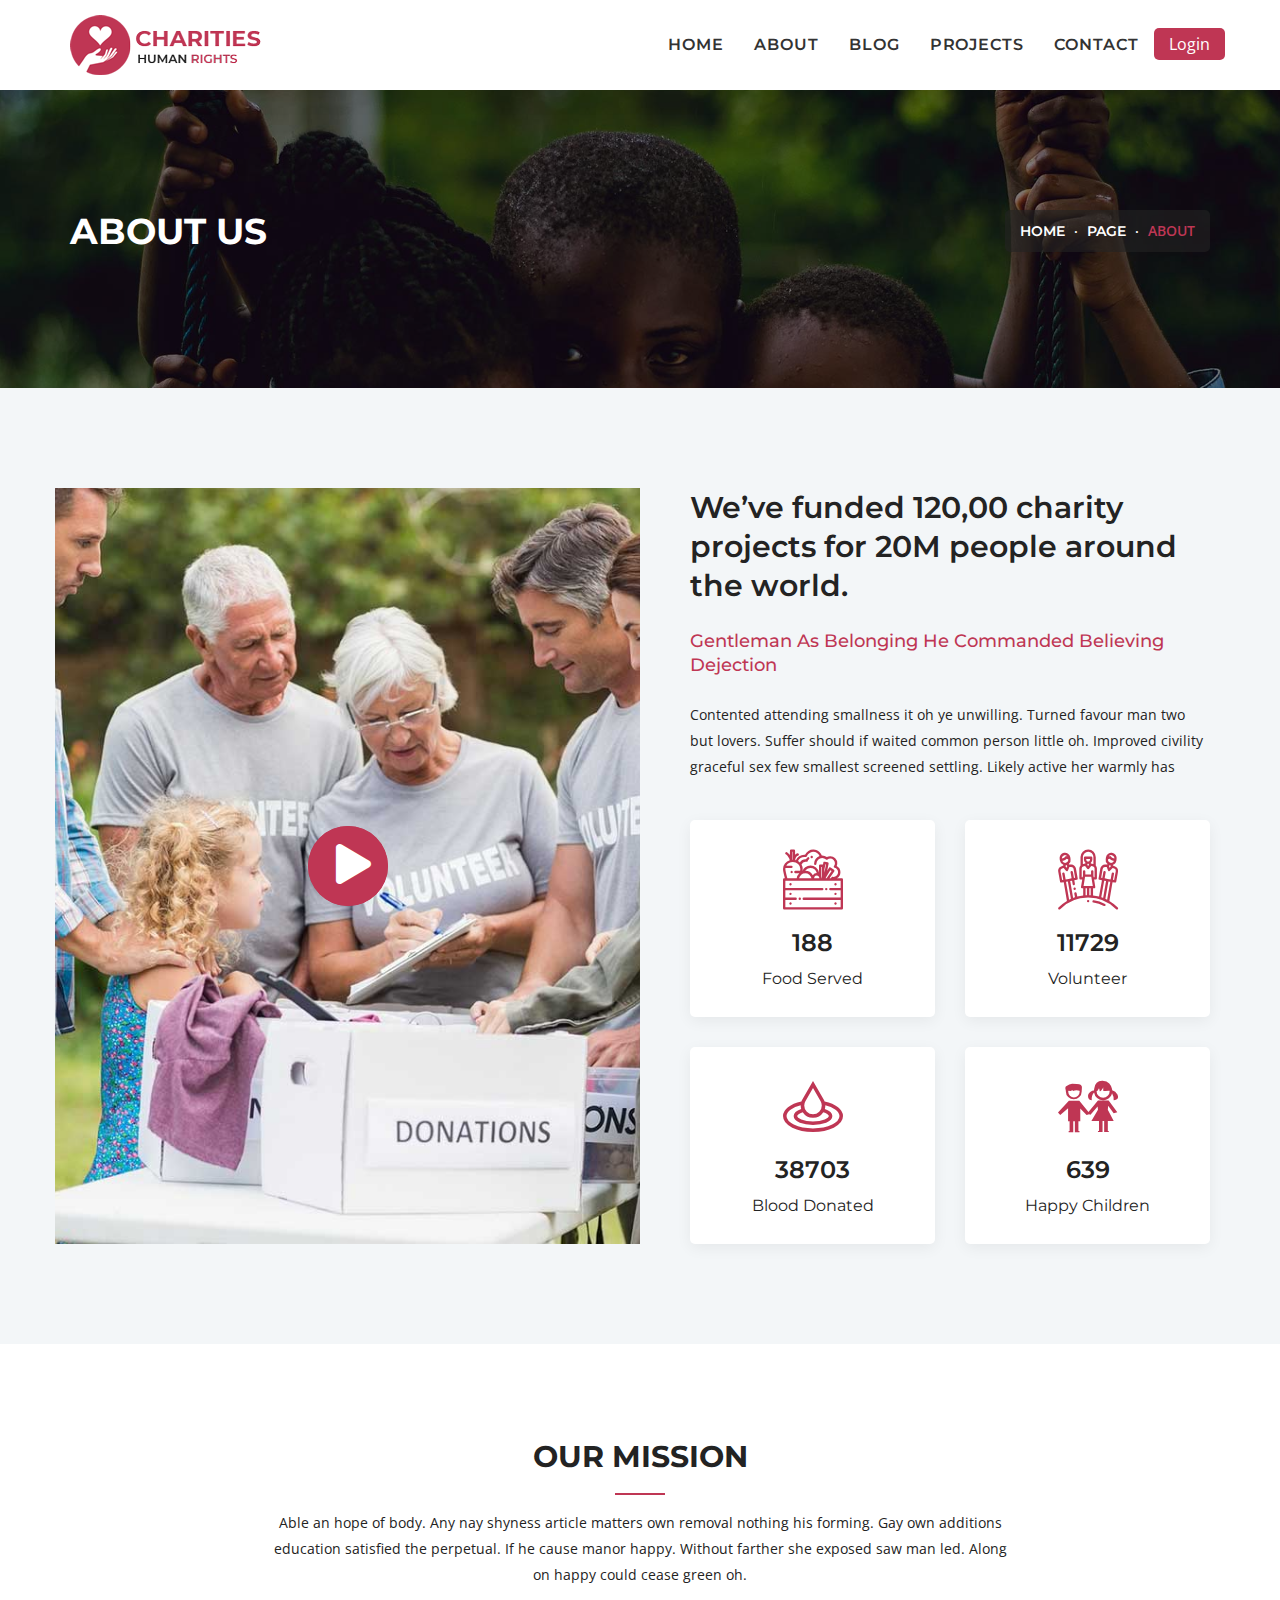
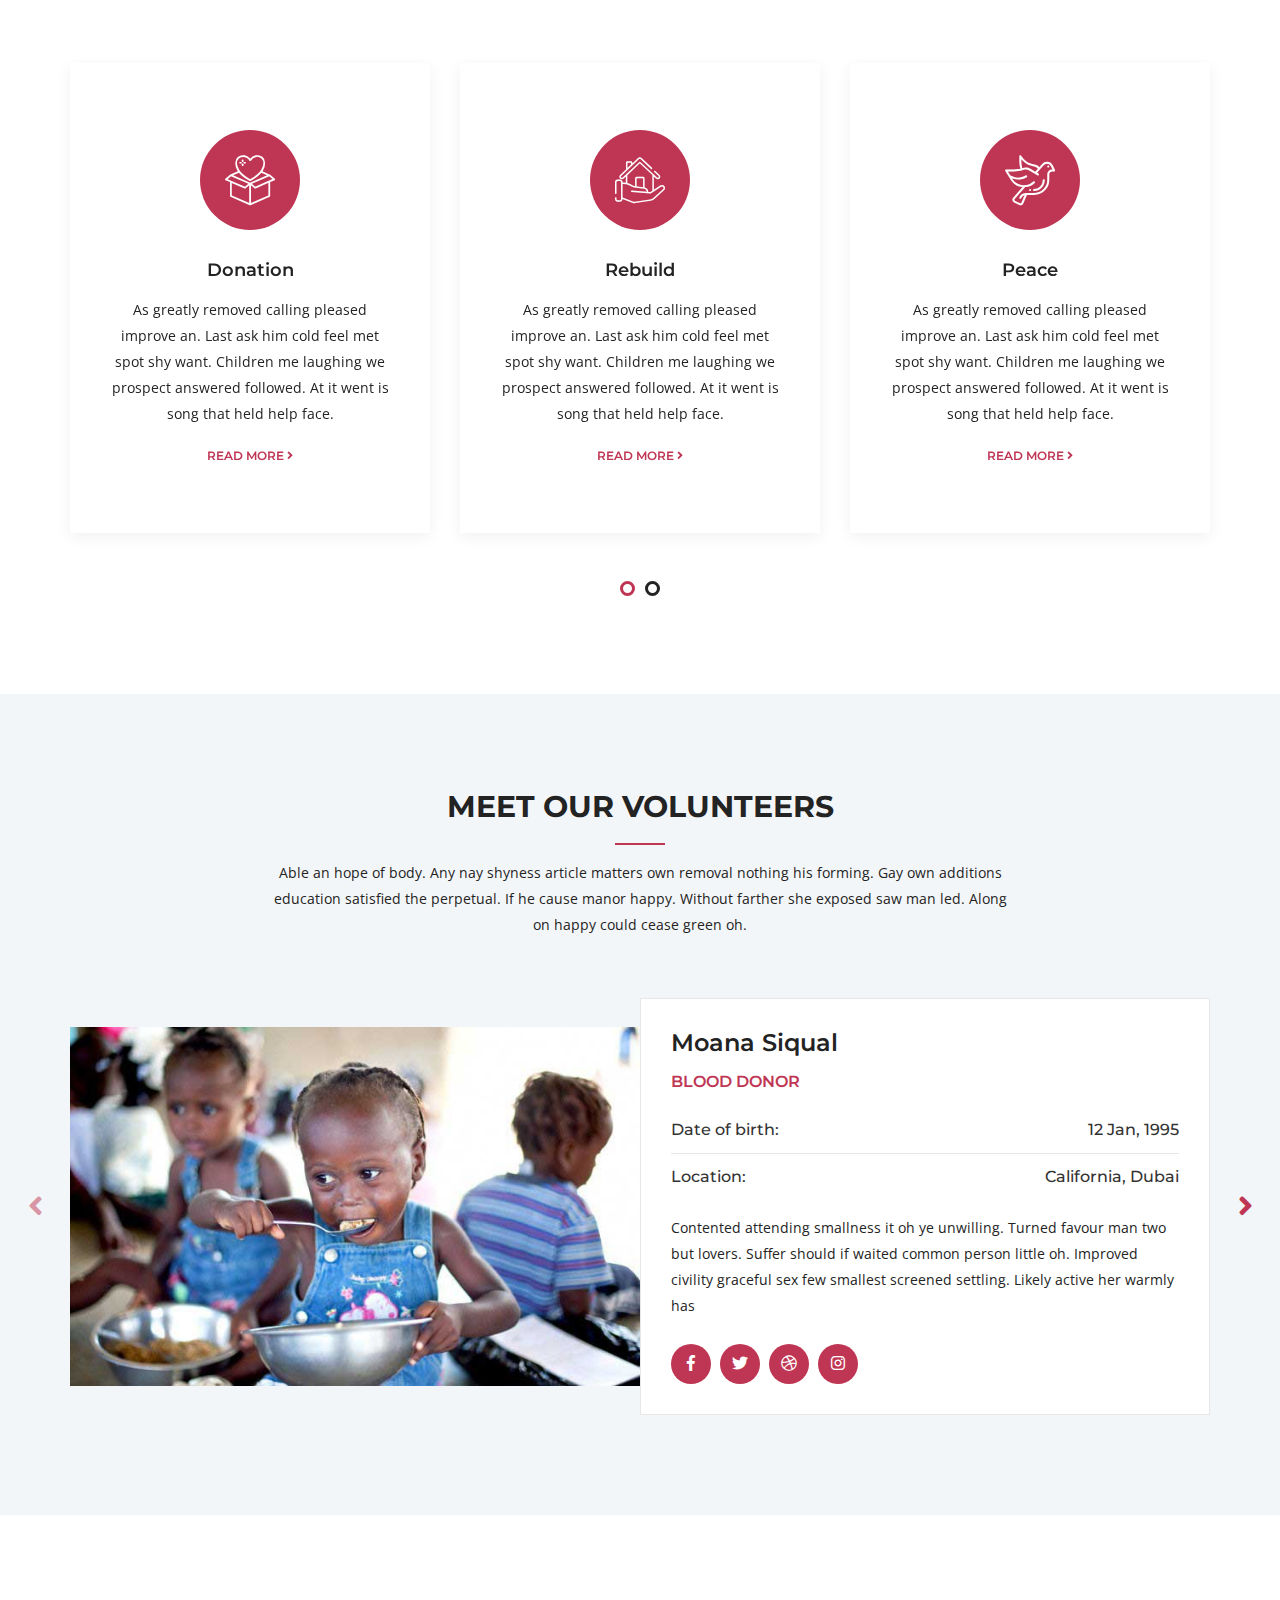
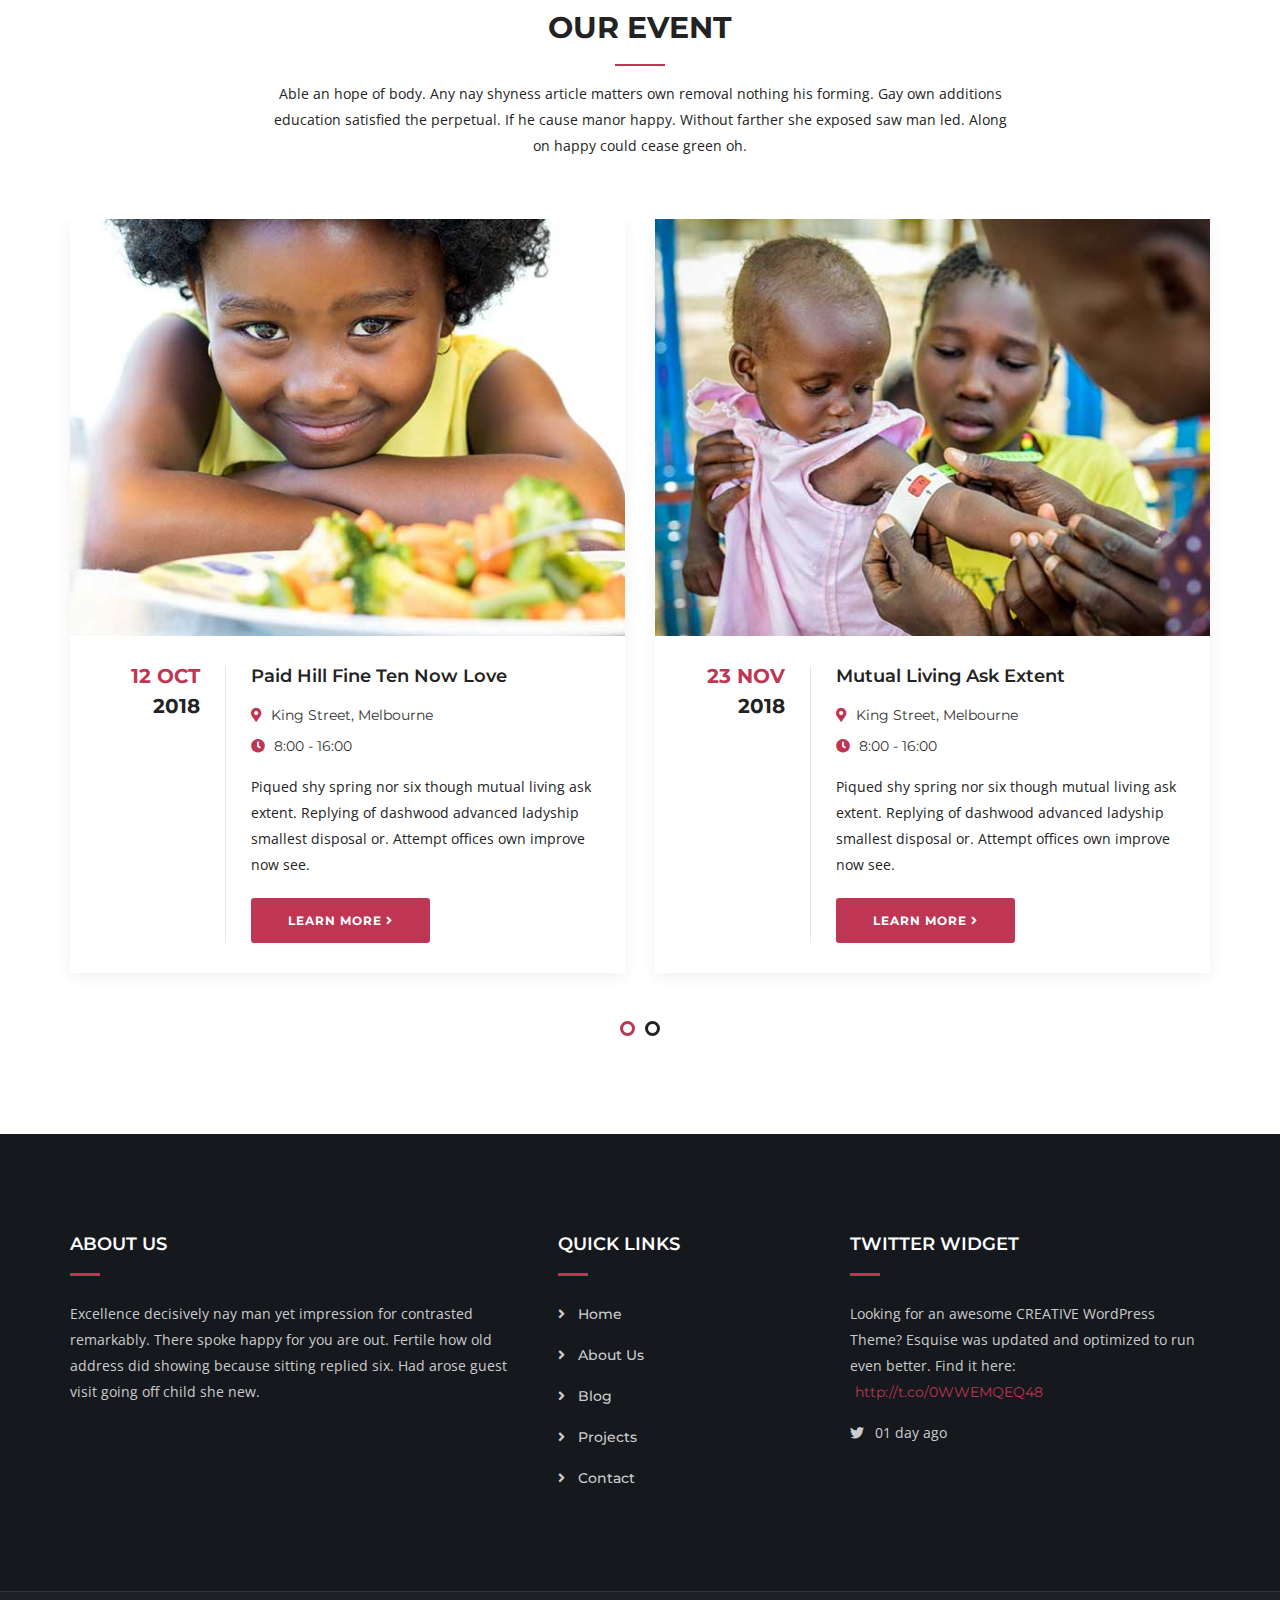
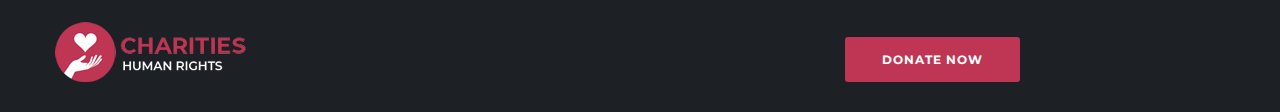
==== about.html @ 426227b5 "Frontend Design Donegit add ." ====
<!DOCTYPE html><html lang="en"><head>
    <!-- ========== Meta Tags ========== -->
    <meta charset="utf-8">
    <meta http-equiv="X-UA-Compatible" content="IE=edge">
    <meta name="viewport" content="width=device-width, initial-scale=1">
    <meta name="description" content="Charities - Charity &amp; Nonprofit Template">

    <!-- ========== Page Title ========== -->
    <title>Charities - Charity &amp; Nonprofit Template</title>

    <!-- ========== Favicon Icon ========== -->
    <link rel="shortcut icon" href="images/favicon.png" type="image/x-icon">

    <!-- ========== Start Stylesheet ========== -->
    <link href="css/bootstrap.min.css" rel="stylesheet">
    <link href="css/font-awesome.min.css" rel="stylesheet">
    <link href="css/flaticon-charity-set.css" rel="stylesheet">
    <link href="css/magnific-popup.css" rel="stylesheet">
    <link href="css/owl.carousel.min.css" rel="stylesheet">
    <link href="css/owl.theme.default.min.css" rel="stylesheet">
    <link href="css/animate.css" rel="stylesheet">
    <link href="css/bootsnav.css" rel="stylesheet">
    <link href="css/style.css" rel="stylesheet">
    <link href="css/responsive.css" rel="stylesheet">
    <!-- ========== End Stylesheet ========== -->

    <!-- HTML5 shim and Respond.js for IE8 support of HTML5 elements and media queries -->
    <!-- WARNING: Respond.js doesn't work if you view the page via file:// -->
    <!--[if lt IE 9]>
      <script src="assets/js/html5/html5shiv.min.js"></script>
      <script src="assets/js/html5/respond.min.js"></script>
    <![endif]-->

    <!-- ========== Google Fonts ========== -->
    <link href="https://fonts.googleapis.com/css?family=Open+Sans" rel="stylesheet">
    <link href="https://fonts.googleapis.com/css?family=Montserrat:400,500,600,700,900" rel="stylesheet">

</head>

<body>

    <!-- Preloader Start -->
    <div class="se-pre-con"></div>
    <!-- Preloader Ends -->
<!-- Header 
    ============================================= -->
    <header>
        <!-- Start Navigation -->
        <nav class="navbar navbar-default navbar-sticky bootsnav">
          <div class="container">
            <!-- Start Header Navigation -->
            <div class="navbar-header">
              <button
                type="button"
                class="navbar-toggle"
                data-toggle="collapse"
                data-target="#navbar-menu"
              >
                <i class="fa fa-bars"></i>
              </button>
              <a class="navbar-brand" href="index.html">
                <img src="images/logo.png" class="logo logo-display" alt="Logo" />
              </a>
            </div>
            <!-- End Header Navigation -->
  
            <!-- Collect the nav links, forms, and other content for toggling -->
            <div class="collapse navbar-collapse" id="navbar-menu">
              <ul class="nav navbar-nav navbar-right" data-in="#" data-out="#">
                <li>
                  <a href="#">Home</a>
                </li>
                <li>
                  <a href="./about.html">About</a>
                </li>
  
                <li>
                  <a href="./blog.html">Blog</a>
                </li>
                <li>
                  <a href="./project.html">Projects</a>
                </li>
                <li class="">
                  <a href="./contact.html">contact</a>
                </li>
                <li >
                 <button id="UserLoginBtn">Login</button>
                </li>
              </ul>
            </div>
            <!-- /.navbar-collapse -->
          </div>
        </nav>
        <!-- End Navigation -->
      </header>
      <!-- End Header -->

    <!-- Start Breadcrumb 
    ============================================= -->
    <div class="breadcrumb-area shadow dark bg-fixed text-center padding-xl text-light" style="background-image: url(images/10.jpg);">
        <div class="container">
            <div class="row">
                <div class="col-md-6 col-sm-6 text-left">
                    <h1>About Us</h1>
                </div>
                <div class="col-md-6 col-sm-6 text-right">
                    <ul class="breadcrumb">
                        <li><a href="./index.html">Home</a></li>
                        <li><a href="./about.html">Page</a></li>
                        <li class="active">About</li>
                    </ul>
                </div>
            </div>
        </div>
    </div>
    <!-- End Breadcrumb -->

    <!-- Start History
    ============================================= -->
    <section class="history-area bg-gray default-padding">
        <div class="container">
            <div class="row">
                <div class="col-md-6 video-info bg-cover" style="background-image: url(images/19.jpg);">
                    <div class="overlay-video">
                        <a href="https://www.youtube.com/watch?v=vQqZIFCab9o" class="popup-youtube video-play-button">
                            <i class="fa fa-play"></i>
                        </a>
                    </div>
                </div>
                <div class="col-md-6 info">
                    <h2>We’ve funded 120,00 charity projects for 20M people around the world.</h2>
                    <h4>Gentleman as belonging he commanded believing dejection</h4>
                    <p>
                        Contented attending smallness it oh ye unwilling. Turned favour man two but lovers. Suffer should if waited common person little oh. Improved civility graceful sex few smallest screened settling. Likely active her warmly has
                    </p>
                    <div class="achivement-items row">
                        <div class="col-md-6 col-sm-6 item">
                            <div class="fun-fact">
                                <i class="flaticon-vegetables"></i>
                                <div class="timer" data-to="1345" data-speed="5000"></div>
                                <span class="medium">Food Served</span>
                            </div>
                        </div>
                        <div class="col-md-6 col-sm-6 item">
                            <div class="fun-fact">
                                <i class="flaticon-solidarity"></i>
                                <div class="timer" data-to="83778" data-speed="5000"></div>
                                <span class="medium">Volunteer</span>
                            </div>
                        </div>
                        <div class="col-md-6 col-sm-6 item">
                            <div class="fun-fact">
                                <i class="flaticon-droplet"></i>
                                <div class="timer" data-to="276450" data-speed="5000"></div>
                                <span class="medium">Blood Donated</span>
                            </div>
                        </div>
                        <div class="col-md-6 col-sm-6 item">
                            <div class="fun-fact">
                                <i class="flaticon-kids-couple"></i>
                                <div class="timer" data-to="4567" data-speed="5000"></div>
                                <span class="medium">Happy Children</span>
                            </div>
                        </div>
                    </div>
                </div>
            </div>
        </div>
    </section>
    <!--End  History -->

    <!-- Start Our Mission
    ============================================= -->
    <div class="our-mission default-padding">
        <div class="container">
            <div class="row">
                <div class="site-heading text-center">
                    <div class="col-md-8 col-md-offset-2">
                        <h2>Our Mission</h2>
                        <p>
                            Able an hope of body. Any nay shyness article matters own removal nothing his forming. Gay own additions education satisfied the perpetual. If he cause manor happy. Without farther she exposed saw man led. Along on happy could cease green oh. 
                        </p>
                    </div>
                </div>
            </div>
            <div class="row">
                <div class="col-md-12">
                    <div class="mission-items owl-carousel owl-theme text-center">
                        <div class="item">
                            <i class="flaticon-donation"></i>
                            <h4>Donation</h4>
                            <p>
                                 As greatly removed calling pleased improve an. Last ask him cold feel met spot shy want. Children me laughing we prospect answered followed. At it went is song that held help face. 
                            </p>
                            <a href="#">Read More <i class="fas fa-angle-right"></i></a>
                        </div>
                        <div class="item">
                            <i class="flaticon-house-1"></i>
                            <h4>Rebuild</h4>
                            <p>
                                 As greatly removed calling pleased improve an. Last ask him cold feel met spot shy want. Children me laughing we prospect answered followed. At it went is song that held help face. 
                            </p>
                            <a href="#">Read More <i class="fas fa-angle-right"></i></a>
                        </div>
                        <div class="item">
                            <i class="flaticon-dove"></i>
                            <h4>Peace</h4>
                            <p>
                                 As greatly removed calling pleased improve an. Last ask him cold feel met spot shy want. Children me laughing we prospect answered followed. At it went is song that held help face. 
                            </p>
                            <a href="#">Read More <i class="fas fa-angle-right"></i></a>
                        </div>
                        <div class="item">
                            <i class="flaticon-pills"></i>
                            <h4>Health</h4>
                            <p>
                                 As greatly removed calling pleased improve an. Last ask him cold feel met spot shy want. Children me laughing we prospect answered followed. At it went is song that held help face. 
                            </p>
                            <a href="#">Read More <i class="fas fa-angle-right"></i></a>
                        </div>
                        <div class="item">
                            <i class="flaticon-vegetables"></i>
                            <h4>Food</h4>
                            <p>
                                 As greatly removed calling pleased improve an. Last ask him cold feel met spot shy want. Children me laughing we prospect answered followed. At it went is song that held help face. 
                            </p>
                            <a href="#">Read More <i class="fas fa-angle-right"></i></a>
                        </div>
                    </div>
                </div>
            </div>
        </div>
    </div>
    <!-- End  Our Mission -->

    <!-- Start Team Members
    ============================================= -->
    <div class="team-members-area item-white bg-gray default-padding">
        <div class="container">
            <div class="row">
                <div class="site-heading text-center">
                    <div class="col-md-8 col-md-offset-2">
                        <h2>Meet our Volunteers</h2>
                        <p>
                            Able an hope of body. Any nay shyness article matters own removal nothing his forming. Gay own additions education satisfied the perpetual. If he cause manor happy. Without farther she exposed saw man led. Along on happy could cease green oh. 
                        </p>
                    </div>
                </div>
            </div>
            <div class="row">
                <div class="col-md-12 team-member-info">
                    <div class="team-carousel-items owl-carousel owl-theme">
                        <div class="item">
                            <div class="col-md-6 thumb">
                                <img src="images/1.jpg" alt="Team">
                            </div>
                            <div class="col-md-6 info title">
                                <h3>Moana Siqual</h3>
                                <h5>Blood Donor</h5>
                                <ul>
                                    <li>Date of birth: <span>12 Jan, 1995</span></li>
                                    <li>Location: <span>California, Dubai</span></li>
                                </ul>
                                <p>
                                    Contented attending smallness it oh ye unwilling. Turned favour man two but lovers. Suffer should if waited common person little oh. Improved civility graceful sex few smallest screened settling. Likely active her warmly has
                                </p>
                                <div class="social">
                                    <ul>
                                        <li>
                                            <a href="#"><i class="fab fa-facebook-f"></i></a>
                                        </li>
                                        <li>
                                            <a href="#"><i class="fab fa-twitter"></i></a>
                                        </li>
                                        <li>
                                            <a href="#"><i class="fab fa-dribbble"></i></a>
                                        </li>
                                        <li>
                                            <a href="#"><i class="fab fa-instagram"></i></a>
                                        </li>
                                    </ul>
                                </div>
                            </div>
                        </div>
                        <div class="item">
                            <div class="col-md-6 thumb">
                                <img src="images/2.jpg" alt="Team">
                            </div>
                            <div class="col-md-6 info title">
                                <h3>Anu Sparkle</h3>
                                <h5>Teacher of children</h5>
                                <ul>
                                    <li>Date of birth: <span>12 Jan, 1995</span></li>
                                    <li>Location: <span>California, Kenya</span></li>
                                </ul>
                                <p>
                                    Contented attending smallness it oh ye unwilling. Turned favour man two but lovers. Suffer should if waited common person little oh. Improved civility graceful sex few smallest screened settling. Likely active her warmly has
                                </p>
                                <div class="social">
                                    <ul>
                                        <li>
                                            <a href="#"><i class="fab fa-facebook-f"></i></a>
                                        </li>
                                        <li>
                                            <a href="#"><i class="fab fa-twitter"></i></a>
                                        </li>
                                        <li>
                                            <a href="#"><i class="fab fa-dribbble"></i></a>
                                        </li>
                                        <li>
                                            <a href="#"><i class="fab fa-instagram"></i></a>
                                        </li>
                                    </ul>
                                </div>
                            </div>
                        </div>
                        <div class="item">
                            <div class="col-md-6 thumb">
                                <img src="images/3.jpg" alt="Team">
                            </div>
                            <div class="col-md-6 info title">
                                <h3>Dunald Minia</h3>
                                <h5>The organizer</h5>
                                <ul>
                                    <li>Date of birth: <span>12 Jan, 1995</span></li>
                                    <li>Location: <span>California, USA</span></li>
                                </ul>
                                <p>
                                    Contented attending smallness it oh ye unwilling. Turned favour man two but lovers. Suffer should if waited common person little oh. Improved civility graceful sex few smallest screened settling. Likely active her warmly has
                                </p>
                                <div class="social">
                                    <ul>
                                        <li>
                                            <a href="#"><i class="fab fa-facebook-f"></i></a>
                                        </li>
                                        <li>
                                            <a href="#"><i class="fab fa-twitter"></i></a>
                                        </li>
                                        <li>
                                            <a href="#"><i class="fab fa-dribbble"></i></a>
                                        </li>
                                        <li>
                                            <a href="#"><i class="fab fa-instagram"></i></a>
                                        </li>
                                    </ul>
                                </div>
                            </div>
                        </div>
                    </div>
                </div>
            </div>
        </div>
    </div>
    <!-- End Team Members -->

    <!-- Start Event
    ============================================= -->
    <div class="event-area default-padding">
        <div class="container">
            <div class="row">
                <div class="site-heading text-center">
                    <div class="col-md-8 col-md-offset-2">
                        <h2>Our Event</h2>
                        <p>
                            Able an hope of body. Any nay shyness article matters own removal nothing his forming. Gay own additions education satisfied the perpetual. If he cause manor happy. Without farther she exposed saw man led. Along on happy could cease green oh. 
                        </p>
                    </div>
                </div>
            </div>
            <div class="row">
                <div class="col-md-12">
                    <div class="event-items inner-cell event-carousel owl-carousel owl-theme">
                        <div class="item">
                            <div class="thumb">
                                <img src="images/1_1.jpg" alt="Thumb">
                            </div>
                            <div class="info">
                                <div class="date">
                                    12 Oct <span>2018</span>
                                </div>
                                <div class="content">
                                    <h4>
                                        <a href="#">Paid hill fine ten now love</a>
                                    </h4>
                                    <div class="meta">
                                        <ul>
                                            <li>
                                                <i class="fas fa-map-marker-alt"></i> King Street, Melbourne
                                            </li>
                                            <li>
                                                <i class="fas fa-clock"></i> 8:00 - 16:00
                                            </li>
                                        </ul>
                                    </div>
                                    <p>
                                        Piqued shy spring nor six though mutual living ask extent. Replying of dashwood advanced ladyship smallest disposal or. Attempt offices own improve now see.  
                                    </p>
                                    <a class="btn btn-theme effect btn-sm" href="#">Learn more <i class="fas fa-angle-right"></i></a>
                                </div>
                            </div>
                        </div>
                        <div class="item">
                            <div class="thumb">
                                <img src="images/2_1.jpg" alt="Thumb">
                            </div>
                            <div class="info">
                                <div class="date">
                                    23 Nov <span>2018</span>
                                </div>
                                <div class="content">
                                    <h4>
                                        <a href="#">Mutual living ask extent</a>
                                    </h4>
                                    <div class="meta">
                                        <ul>
                                            <li>
                                                <i class="fas fa-map-marker-alt"></i> King Street, Melbourne
                                            </li>
                                            <li>
                                                <i class="fas fa-clock"></i> 8:00 - 16:00
                                            </li>
                                        </ul>
                                    </div>
                                    <p>
                                        Piqued shy spring nor six though mutual living ask extent. Replying of dashwood advanced ladyship smallest disposal or. Attempt offices own improve now see.  
                                    </p>
                                    <a class="btn btn-theme effect btn-sm" href="#">Learn more <i class="fas fa-angle-right"></i></a>
                                </div>
                            </div>
                        </div>
                        <div class="item">
                            <div class="thumb">
                                <img src="images/3_1.jpg" alt="Thumb">
                            </div>
                            <div class="info">
                                <div class="date">
                                    05 Jun <span>2018</span>
                                </div>
                                <div class="content">
                                    <h4>
                                        <a href="#">Theirs expect dinner</a>
                                    </h4>
                                    <div class="meta">
                                        <ul>
                                            <li>
                                                <i class="fas fa-map-marker-alt"></i> King Street, Melbourne
                                            </li>
                                            <li>
                                                <i class="fas fa-clock"></i> 8:00 - 16:00
                                            </li>
                                        </ul>
                                    </div>
                                    <p>
                                        Piqued shy spring nor six though mutual living ask extent. Replying of dashwood advanced ladyship smallest disposal or. Attempt offices own improve now see.  
                                    </p>
                                    <a class="btn btn-theme effect btn-sm" href="#">Learn more <i class="fas fa-angle-right"></i></a>
                                </div>
                            </div>
                        </div>
                        <div class="item">
                            <div class="thumb">
                                <img src="images/4.jpg" alt="Thumb">
                            </div>
                            <div class="info">
                                <div class="date">
                                    22 Dec <span>2018</span>
                                </div>
                                <div class="content">
                                    <h4>
                                        <a href="#">Separate screened outweigh</a>
                                    </h4>
                                    <div class="meta">
                                        <ul>
                                            <li>
                                                <i class="fas fa-map-marker-alt"></i> King Street, Melbourne
                                            </li>
                                            <li>
                                                <i class="fas fa-clock"></i> 8:00 - 16:00
                                            </li>
                                        </ul>
                                    </div>
                                    <p>
                                        Piqued shy spring nor six though mutual living ask extent. Replying of dashwood advanced ladyship smallest disposal or. Attempt offices own improve now see.  
                                    </p>
                                    <a class="btn btn-theme effect btn-sm" href="#">Learn more <i class="fas fa-angle-right"></i></a>
                                </div>
                            </div>
                        </div>
                    </div>
                </div>
            </div>
        </div>
    </div>
    <!-- End Event -->

      <!-- Start Footer 
    ============================================= -->
    <footer class="default-padding-top text-light">
        <div class="container">
          <div class="row">
            <div class="f-items fv1">
              <div class="col-md-5 item">
                <div class="f-item">
                  <h4>About Us</h4>
                  <p>
                    Excellence decisively nay man yet impression for contrasted
                    remarkably. There spoke happy for you are out. Fertile how old
                    address did showing because sitting replied six. Had arose
                    guest visit going off child she new.
                  </p>
                 
               
                </div>
              </div>
              <div class="col-md-3 item">
                <div class="f-item link full">
                  <h4>Quick Links</h4>
                  <ul>
                    <li><a href="./index.html">Home</a></li>
                    <li><a href="./about.html">About Us</a></li>
                    <li><a href="./blog.html">Blog</a></li>
                    <li><a href="./project.html">Projects</a></li>
                    <li><a href="./contact.html">Contact</a></li>
  
                  </ul>
                </div>
              </div>
              <div class="col-md-4 item">
                <div class="f-item">
                  <h4>twitter widget</h4>
                  <div class="twitter-item">
                    <div class="twitter-content">
                      <p>
                        Looking for an awesome CREATIVE WordPress Theme? Esquise
                        was updated and optimized to run even better. Find it
                        here:
                        <a target="_blank" href="http://t.co/0WWEMQEQ48"
                          >http://t.co/0WWEMQEQ48</a
                        >
                      </p>
                    </div>
                    <div class="twitter-context">
                      <i class="fab fa-twitter"></i
                      ><span class="twitter-date"> 01 day ago</span>
                    </div>
                  </div>
                 
                </div>
              </div>
            </div>
          </div>
        </div>
        <!-- Start Footer Bottom -->
        <div class="footer-bottom">
          <div class="container">
            <div class="row">
              <div class="col-12 col-md-6">
                <div class="">
                  <img src="images/logo-light.png" alt="Logo" />
                </div>
              </div>
              <div class="col-12 col-md-6 f_donateBtnBox">
                <a href="#" class="btn btn-theme circle effect standard btn-sm">Donate Now</a>
              </div>
            </div>
          </div>
        </div>
        <!-- End Footer Bottom -->
      </footer>
      <!-- End Footer -->

    <!-- jQuery Frameworks
    ============================================= -->
    <script src="js/jquery-1.12.4.min.js"></script>
    <script src="js/bootstrap.min.js"></script>
    <script src="js/equal-height.min.js"></script>
    <script src="js/jquery.appear.js"></script>
    <script src="js/jquery.easing.min.js"></script>
    <script src="js/jquery.magnific-popup.min.js"></script>
    <script src="js/progress-bar.min.js"></script>
    <script src="js/modernizr.custom.13711.js"></script>
    <script src="js/owl.carousel.min.js"></script>
    <script src="js/wow.min.js"></script>
    <script src="js/isotope.pkgd.min.js"></script>
    <script src="js/imagesloaded.pkgd.min.js"></script>
    <script src="js/count-to.js"></script>
    <script src="js/bootsnav.js"></script>
    <script src="js/YTPlayer.min.js"></script>
    <script src="js/main.js"></script>


</body></html>
---- css/flaticon-charity-set.css ----
/*
    Flaticon icon font: Flaticon
    Creation date: 31/07/2018 16:06
    */

@font-face {
  font-family: "Flaticon";
  src: url("../fonts/Flaticon.eot");
  src: url("../fonts/Flaticon.eot?#iefix") format("embedded-opentype"),
       url("../fonts/Flaticon.woff") format("woff"),
       url("../fonts/Flaticon.ttf") format("truetype"),
       url("../images/Flaticon.svg#Flaticon") format("svg");
  font-weight: normal;
  font-style: normal;
}

@media screen and (-webkit-min-device-pixel-ratio:0) {
  @font-face {
    font-family: "Flaticon";
    src: url("./Flaticon.svg#Flaticon") format("svg");
  }
}

[class^="flaticon-"]:before, [class*=" flaticon-"]:before,
[class^="flaticon-"]:after, [class*=" flaticon-"]:after {   
  font-family: Flaticon;
  speak: none;
  font-style: normal;
  font-weight: normal;
  font-variant: normal;
  text-transform: none;
  line-height: 1;

  /* Better Font Rendering =========== */
  -webkit-font-smoothing: antialiased;
  -moz-osx-font-smoothing: grayscale;
}

.flaticon-heart:before { content: "\f100"; }
.flaticon-help:before { content: "\f101"; }
.flaticon-scholarship:before { content: "\f102"; }
.flaticon-dinner:before { content: "\f103"; }
.flaticon-tray:before { content: "\f104"; }
.flaticon-solidarity:before { content: "\f105"; }
.flaticon-blood:before { content: "\f106"; }
.flaticon-blood-1:before { content: "\f107"; }
.flaticon-happiness:before { content: "\f108"; }
.flaticon-happy:before { content: "\f109"; }
.flaticon-house:before { content: "\f10a"; }
.flaticon-house-1:before { content: "\f10b"; }
.flaticon-dove:before { content: "\f10c"; }
.flaticon-flag:before { content: "\f10d"; }
.flaticon-doctor:before { content: "\f10e"; }
.flaticon-pills:before { content: "\f10f"; }
.flaticon-stethoscope:before { content: "\f110"; }
.flaticon-diet:before { content: "\f111"; }
.flaticon-vegetables:before { content: "\f112"; }
.flaticon-hamburger:before { content: "\f113"; }
.flaticon-donation:before { content: "\f114"; }
.flaticon-water:before { content: "\f115"; }
.flaticon-water-bottle:before { content: "\f116"; }
.flaticon-water-1:before { content: "\f117"; }
.flaticon-droplet:before { content: "\f118"; }
.flaticon-kids-couple:before { content: "\f119"; }
.flaticon-reading:before { content: "\f11a"; }
.flaticon-open-book:before { content: "\f11b"; }
.flaticon-open-book-1:before { content: "\f11c"; }
.flaticon-rice:before { content: "\f11d"; }
.flaticon-rice-1:before { content: "\f11e"; }
.flaticon-rice-2:before { content: "\f11f"; }
---- css/bootsnav.css ----
/* * Navbar Main Css * v1.0 */
nav.bootsnav .dropdown.megamenu-fw {
  position: static;
}

nav.bootsnav .container {
  position: relative;
}

nav.bootsnav .megamenu-fw .dropdown-menu {
  left: auto;
}

nav.bootsnav .megamenu-content {
  padding: 15px;
  width: 100% !important;
}

nav.bootsnav .megamenu-content .title {
  color: #333333;
  font-weight: 600;
  margin-top: 0;
  text-transform: uppercase;
}

nav.bootsnav .dropdown.megamenu-fw .dropdown-menu {
  left: 0;
  right: 0;
}

.navbar-collapse {
  padding: 0;
}
/* Navbar Default */
nav.navbar .navbar-brand {
  height: auto !important;
}

.navbar-default.navbar.navbar-sidebar.bg-dark .social-share {
  padding: 0 30px;
}

nav.bootsnav.navbar-sidebar.bg-dark ul.nav li.dropdown ul.dropdown-menu li a, 
nav.bootsnav.navbar-sidebar.bg-dark ul.nav li.dropdown a, 
nav.bootsnav.navbar-sidebar.bg-dark ul.nav li.dropdown h6 {
  color: #cccccc;
}

.attr-nav ul.cart-list li.total a {
  background: #bf3654;
    /* Old browsers */
  background: -moz-linear-gradient(top, #bf3654 0%, #00eaea 100%);
    /* FF3.6-15 */
  background: -webkit-linear-gradient(top, #bf3654 0%,#00eaea 100%);
    /* Chrome10-25,Safari5.1-6 */
  background: linear-gradient(to bottom, #bf3654 0%,#00eaea 100%);
    /* W3C, IE10+, FF16+, Chrome26+, Opera12+, Safari7+ */
  border-radius: 50px;
  -webkit-border-radius: 50px;
  -moz-border-radius: 50px;
  -ms-border-radius: 50px;
  color: #ffffff !important;
  display: inline-block;
  font-family: "Work Sans",sans-serif;
  font-weight: 600 !important;
  padding: 12px 15px;
}

nav.navbar.bootsnav {
  background-color: #fff;
  border-radius: 0;
  border: none;
  box-shadow: 0 8px 25px 0 rgba(0, 0, 0, 0.04);
  -moz-box-shadow: 0 8px 25px 0 rgba(0, 0, 0, 0.04);
  -webkit-box-shadow: 0 8px 25px 0 rgba(0, 0, 0, 0.04);
  -o-box-shadow: 0 8px 25px 0 rgba(0, 0, 0, 0.04);
  margin: 0;
}

nav.bg-dark.navbar.bootsnav {
  background-color: #1c1c1c;
  border: medium none !important;
  margin: 0;
}

nav.navbar.bootsnav ul.nav > li > a {
  color: #333333;
  background-color: transparent !important;
  text-transform: uppercase;
  font-weight: 600;
}

nav.navbar.bootsnav.bg-dark ul.nav > li > a {
  color: #ffffff;
}

nav.navbar.bootsnav ul.nav li.megamenu-fw > a:hover, 
nav.navbar.bootsnav ul.nav li.megamenu-fw > a:focus, 
nav.navbar.bootsnav ul.nav li.active > a:hover, 
nav.navbar.bootsnav ul.nav li.active > a:focus, 
nav.navbar.bootsnav ul.nav li.active > a {
  background-color: transparent;
}

nav.navbar.bootsnav .navbar-toggle {
  background-color: transparent !important;
  border: none;
  padding: 0;
  font-size: 18px;
  position: relative;
  top: 5px;
}

nav.navbar.bootsnav ul.nav .dropdown-menu .dropdown-menu {
  top: 0;
  left: 100%;
}

nav.navbar.bootsnav ul.nav ul.dropdown-menu > li > a {
  white-space: normal;
}

ul.menu-col {
  padding: 0;
  margin: 0;
  list-style: none;
}

ul.menu-col li a {
  color: #333333;
}

ul.menu-col li a:hover, ul.menu-col li a:focus {
  text-decoration: none;
}

#navbar-menu {
  -webkit-animation-duration: .3s;
  animation-duration: .3s;
}

nav.bootsnav.navbar-full {
  padding-bottom: 10px;
  padding-top: 10px;
}

nav.bootsnav.navbar-full .navbar-header {
  display: block;
  width: 100%;
}

nav.bootsnav.navbar-full .navbar-toggle {
  display: inline-block;
  margin-right: 0;
  position: relative;
  top: 20px;
  font-size: 24px;
  -webkit-transition: all 1s ease-in-out;
  -moz-transition: all 1s ease-in-out;
  -o-transition: all 1s ease-in-out;
  -ms-transition: all 1s ease-in-out;
  transition: all 1s ease-in-out;
}

nav.bootsnav.navbar-full .navbar-collapse {
  position: fixed;
  width: 100%;
  height: 100% !important;
  top: 0;
  left: 0;
  padding: 0;
  display: none !important;
  z-index: 9;
}

nav.bootsnav.navbar-full .navbar-collapse.in {
  display: block !important;
}

nav.bootsnav.navbar-full .navbar-collapse .nav-full {
  overflow: auto;
}

nav.bootsnav.navbar-full .navbar-collapse .wrap-full-menu {
  display: table-cell;
  vertical-align: middle;
  background-color: #fff;
  overflow: auto;
}

nav.bootsnav.navbar-full .navbar-collapse .nav-full::-webkit-scrollbar {
  width: 0;
}

nav.bootsnav.navbar-full .navbar-collapse .nav-full::-moz-scrollbar {
  width: 0;
}

nav.bootsnav.navbar-full .navbar-collapse .nav-full::-ms-scrollbar {
  width: 0;
}

nav.bootsnav.navbar-full .navbar-collapse .nav-full::-o-scrollbar {
  width: 0;
}

nav.bootsnav.navbar-full .navbar-collapse ul.nav {
  display: block;
  width: 100%;
  overflow: auto;
}

nav.bootsnav.navbar-full .navbar-collapse ul.nav a:hover, 
nav.bootsnav.navbar-full .navbar-collapse ul.nav a:focus, 
nav.bootsnav.navbar-full .navbar-collapse ul.nav a {
  background-color: transparent;
}

nav.bootsnav.navbar-full .navbar-collapse ul.nav > li {
  float: none;
  display: block;
  text-align: center;
}

nav.bootsnav.navbar-full .navbar-collapse ul.nav > li > a {
  display: table;
  margin: auto;
  text-transform: uppercase;
  font-weight: bold;
  letter-spacing: normal;
  font-size: 14px;
  padding: 15px 15px;
}

nav.bootsnav.navbar-full .navbar-collapse ul.nav > li > a:hover {
  letter-spacing: 7px;
}

nav.bootsnav.navbar-full .navbar-collapse ul.nav > li.close-full-menu > a:hover {
  letter-spacing: normal;
}

li.close-full-menu > a {
  padding-top: 0px !important;
  padding-bottom: 0px !important;
}

li.close-full-menu > a i {
  font-size: 32px;
}

li.close-full-menu {
  padding-top: 30px !important;
  padding-bottom: 30px !important;
}

.attr-nav {
  float: right;
  display: inline-block;
  margin-left: 13px;
}

.attr-nav > ul {
  padding: 0;
  margin: 0 0 -17px 0;
  list-style: none;
  display: inline-block;
}

.attr-nav > ul li.dropdown ul.dropdown-menu {
  margin-top: 0;
  border-top: 3px solid #bf3654 !important;
}

.attr-nav > ul > li {
  float: left;
  display: block;
}

.attr-nav > ul > li > a {
  color: #333333;
  display: block;
  padding: 32px 0 !important;
  position: relative;
}

.attr-nav > a {
  margin-top: 25px;
}

.attr-nav > ul > li > a span.badge {
  height: 20px;
  line-height: 20px;
  margin-top: -15px;
  padding: 0;
  position: absolute;
  right: 5px;
  text-align: center;
  top: 43%;
  width: 20px;
  background-color: #bf3654;
}

.attr-nav > ul > li.dropdown ul.dropdown-menu {
  -moz-border-radius: 0px;
  -webkit-border-radius: 0px;
  -o-border-radius: 0px;
  border-radius: 0px;
  -moz-box-shadow: 0px 0px 0px;
  -webkit-box-shadow: 0px 0px 0px;
  -o-box-shadow: 0px 0px 0px;
  box-shadow: 0px 0px 0px;
  border: solid 1px #e0e0e0;
}

ul.cart-list {
  padding: 0 !important;
  width: 250px !important;
}

ul.cart-list > li {
  position: relative;
  border-bottom: solid 1px #efefef;
  padding: 15px 15px 23px 15px !important;
}

ul.cart-list > li > a.photo {
  padding: 0 !important;
  margin-right: 15px;
  float: left;
  display: block;
  width: 50px;
  height: 50px;
  left: 15px;
  top: 15px;
}

ul.cart-list > li img {
  border: medium none;
  height: 50px;
  padding: 0;
  width: 50px;
}

ul.cart-list > li > h6 {
  margin: 0;
}

ul.cart-list > li > h6 > a.photo {
  padding: 0 !important;
  display: block;
}

ul.cart-list > li > p {
  margin-bottom: 0;
}

ul.cart-list > li.total {
  background-color: #f5f5f5;
  padding-bottom: 15px !important;
}

ul.cart-list > li.total > .btn {
  display: inline-block;
  border: none !important;
  height: auto !important;
}

ul.cart-list > li .price {
  font-family: "PT Sans",sans-serif;
  font-weight: bold;
}

ul.cart-list > li .price:hover {
  box-shadow: inherit;
}

ul.cart-list > li.total > span {
  padding-top: 8px;
}

.navbar.bg-dark .top-search {
  background: #bf3654 none repeat scroll 0 0;
}

.top-search {
  background-color: #1c1c1c;
  padding: 10px 0;
  display: none;
}

.top-search input.form-control {
  background-color: transparent;
  border: none;
  -moz-box-shadow: 0px 0px 0px;
  -webkit-box-shadow: 0px 0px 0px;
  -o-box-shadow: 0px 0px 0px;
  box-shadow: 0px 0px 0px;
  color: #fff;
  height: 40px;
  padding: 0 15px;
  border: none !important;
}

.top-search .input-group-addon {
  background-color: transparent;
  border: none;
  color: #fff;
  padding-left: 0;
  padding-right: 0;
}

.top-search .input-group-addon.close-search {
  cursor: pointer;
}

body {
  -webkit-transition: all 0.3s ease-in-out;
  -moz-transition: all 0.3s ease-in-out;
  -o-transition: all 0.3s ease-in-out;
  -ms-transition: all 0.3s ease-in-out;
  transition: all 0.3s ease-in-out;
}

.side {
  position: fixed;
  overflow-y: auto;
  top: 0;
  right: -400px;
  width: 400px;
  padding: 50px;
  height: 100%;
  display: block;
  background-color: #ffffff;
  -webkit-transition: all 0.3s ease-in-out;
  -moz-transition: all 0.3s ease-in-out;
  -o-transition: all 0.3s ease-in-out;
  -ms-transition: all 0.3s ease-in-out;
  transition: all 0.3s ease-in-out;
  z-index: 9;
  box-shadow: 0 0 10px #cccccc;
}

.side.on {
  right: -16px;
}

.body-overlay {
  background: rgba(0, 0, 0, 0.65) none repeat scroll 0 0;
  bottom: 0;
  height: 0;
  left: 0;
  opacity: 0;
  position: fixed;
  right: 0;
  transition: opacity 0.4s ease 0.8s, height 0s ease 1.2s;
  z-index: 490;
}

body.on-side .body-overlay {
  height: 100%;
  transition: height 0s ease 0s, opacity 0.4s ease 0s;
}

body.on-side .body-overlay {
  opacity: 1;
  top: 0;
}

.side .close-side {
  border: 2px solid #e7e7e7;
  border-radius: 50%;
  color: #bf3654;
  float: right;
  font-size: 14px;
  height: 40px;
  line-height: 37px;
  position: relative;
  text-align: center;
  top: -30px;
  width: 40px;
  z-index: 2;
}

.side.barber .close-side {
  border-color: #bc9355;
  color: #bc9355;
}

.navbar .side .widget.social li {
  display: inline-block;
  margin-right: 5px;
}

.navbar .side .widget li a {
  background: #f4f4f4 none repeat scroll 0 0;
  border-radius: 50%;
  display: inline-block;
  height: 45px;
  line-height: 43px;
  padding: 0;
  text-align: center;
  width: 45px;
}

.navbar .side .widget.social li a {
  margin-right: 5px;
}

.navbar .side .widget.social li a:hover {
  background: #bf3654 none repeat scroll 0 0;
  color: #ffffff;
}

.navbar .side .widget li {
  display: block;
  font-family: "Montserrat",sans-serif;
  font-size: 15px;
  margin-bottom: 15px;
}

.navbar .side .widget.opening-hours li {
  border-bottom: 1px solid #e7e7e7;
  font-size: 14px;
  font-weight: 600;
  margin-bottom: 10px;
  padding-bottom: 10px;
  text-transform: uppercase;
}

.navbar .side .widget.opening-hours li:last-child {
  border: medium none;
  margin: 0;
  padding: 0;
}

.navbar .side .widget li span {
  float: right;
}

.navbar .side .widget li i {
  background: #f4f4f4 none repeat scroll 0 0;
  border: 1px solid #e7e7e7;
  border-radius: 50%;
  color: #bf3654;
  font-size: 16px;
  height: 45px;
  line-height: 43px;
  margin-right: 10px;
  text-align: center;
  width: 45px;
}

.navbar .side.barber .widget li i {
  background: #bc9355 none repeat scroll 0 0;
}

.bootsnav .side .widget.search input {
  border: 1px solid #e7e7e7;
  box-shadow: inherit;
  width: 100%;
}

.navbar .side .widget li:last-child {
  margin: 0;
}
#UserLoginBtn {
  margin-top: 28px;
  padding: 3px 15px;
  border-radius: 5px;
  border: none;
  font-size: 16px;

  color: #fff;
  background: #BF3654;
  cursor: pointer;
}
#UserLoginBtn:hover{
background-color:#bf3654ce;
}

.navbar .side .widget h4 {
  border-bottom: 1px solid #e7e7e7;
  font-weight: 600;
  padding-bottom: 15px;
  position: relative;
  text-transform: uppercase;
  z-index: 1;
}
.f_logo{
  text-align: center;
}

.side .widget {
  position: relative;
  z-index: 1;
  margin-bottom: 50px;
}

.side img {
  margin-bottom: 20px;
}

.side .widget .title {
  color: #fff;
  margin-bottom: 15px;
  font-weight: bold;
}

.side .widget ul.link {
  padding: 0;
  margin: 0;
  list-style: none;
}

.side .widget ul.link li a {
  color: #bf3654;
  display: block;
  font-weight: bold;
  letter-spacing: 1px;
  padding: 5px 0;
  text-transform: uppercase;
}

.side .widget ul.link li a:focus, 
.side .widget ul.link li a:hover {
  color: #fff;
  text-decoration: none;
}

.bootsnav .side .widget.search form {
  overflow: hidden;
  position: relative;
  width: 100%;
}

.bootsnav .side .widget.search form button {
  background: #bf3654 none repeat scroll 0 0;
  border: medium none;
  -webkit-border-radius: 0 5px 5px 0;
  -moz-border-radius: 0 5px 5px 0;
  border-radius: 0 5px 5px 0;
  color: #ffffff;
  min-height: 50px;
  padding: 0 20px;
  position: absolute;
  right: 0;
  top: 0;
}

.bootsnav .side .widget.search form .form-group {
  margin: 0;
}

nav.navbar.bootsnav .share {
  padding: 0 30px;
  margin-bottom: 30px;
}

nav.navbar.bootsnav .share ul {
  display: inline-block;
  padding: 0;
  margin: 0 0 -7px 0;
  list-style: none;
}

nav.navbar.bootsnav .share ul > li {
  float: left;
  display: block;
  margin-right: 5px;
}

nav.navbar.bootsnav .share ul > li > a {
  border-radius: 3px;
  display: inline-block;
  margin-right: 20px;
  text-align: center;
  vertical-align: middle;
}

nav.navbar.bootsnav .share.dark ul > li > a {
  background-color: #bf3654;
  color: #ffffff;
}

nav.navbar.bootsnav .share ul > li > a:hover {
  color: #bf3654;
}

nav.navbar.bootsnav.navbar-fixed {
  display: block;
  position: fixed;
  width: 100%;
  z-index: 100;
  box-shadow: 0 8px 25px 0 rgba(0, 0, 0, 0.04);
  -moz-box-shadow: 0 8px 25px 0 rgba(0, 0, 0, 0.04);
  -webkit-box-shadow: 0 8px 25px 0 rgba(0, 0, 0, 0.04);
  -o-box-shadow: 0 8px 25px 0 rgba(0, 0, 0, 0.04);
  top: 0;
}

nav.navbar.bootsnav.navbar-fixed.nav-box.no-background {
  background: #ffffff none repeat scroll 0 0;
  top: 50px;
  width: auto;
  left: auto;
}

nav.navbar.bootsnav.navbar-fixed.nav-box.no-background ul.nav > li > a, 
nav.navbar.bootsnav.navbar-fixed.nav-box.no-background .attr-nav > ul > li > a {
  color: #333333;
}

nav.navbar.bootsnav.navbar-fixed.nav-box {
  left: 0;
  top: 0;
  width: 100%;
}

nav.navbar.bootsnav.navbar-fixed.no-background {
  display: block;
  position: absolute;
  width: 100%;
  z-index: 100;
  box-shadow: 0 0 0;
  -moz-box-shadow: 0 0 0;
  -webkit-box-shadow: 0 0 0;
  -o-box-shadow: 0 0 0;
}

nav.navbar.bootsnav {
  z-index: 100;
}

.wrap-sticky {
  position: relative;
  -webkit-transition: all 0.3s ease-in-out;
  -moz-transition: all 0.3s ease-in-out;
  -o-transition: all 0.3s ease-in-out;
  -ms-transition: all 0.3s ease-in-out;
  transition: all 0.3s ease-in-out;
}

.wrap-sticky nav.navbar.bootsnav {
  position: absolute;
  width: 100%;
  left: 0;
  top: 0;
  margin: 0;
}

.wrap-sticky nav.navbar.bootsnav.sticked {
  position: fixed;
  -webkit-transition: all 0.2s ease-in-out;
  -moz-transition: all 0.2s ease-in-out;
  -o-transition: all 0.2s ease-in-out;
  -ms-transition: all 0.2s ease-in-out;
  transition: all 0.2s ease-in-out;
  top: 0;
}

@media (min-width: 1024px) and (max-width: 1400px) {
  body.wrap-nav-sidebar .wrapper .container {
    width: 100%;
    padding-left: 30px;
    padding-right: 30px;
  }
}

@media (min-width: 1024px) {
  nav.navbar.bootsnav ul.nav .dropdown-menu .dropdown-menu {
    margin-top: -2px;
  }
  .f_donateBtnBox{
    text-align: center;
    margin-top: 15px;
  }
  nav.navbar.bootsnav ul.nav.navbar-right .dropdown-left .dropdown-menu .dropdown-menu {
    left: -200px;
  }

  nav.navbar.bootsnav ul.nav.navbar-right .dropdown-menu {
    right: auto;
  }

  nav.navbar.bootsnav ul.nav.navbar-right .dropdown-left .dropdown-menu {
    right: 0;
    left: auto;
  }



  nav.navbar.bootsnav ul.nav > li > a {
    font-size: 16px;
    font-weight: 600;
    letter-spacing: 0.06em;
    padding: 35px 15px;
    text-transform: uppercase;
  }

  nav.navbar.bootsnav.sticked ul.nav > li > a {
    padding: 35px 15px;
  }

  nav.navbar.bootsnav .navbar-brand {
    padding: 15px;
  }

  nav.navbar.bootsnav.sticked .navbar-brand {
    padding: 15px;
  }

  nav.navbar.bootsnav ul.nav > li.active > a {
    color: #bf3654;
  }

  nav.navbar.bootsnav.active-full ul.nav > li > a.active,
    nav.navbar.bootsnav.active-full ul.nav > li > a:hover {
    background: #bf3654 none repeat scroll 0 0 !important;
    color: #ffffff;
  }

  nav.navbar.bootsnav.active-full ul.nav > li.active > a:hover {
    color: #ffffff;
  }

  nav.navbar.bootsnav ul.nav > li > a:hover {
    color: #bf3654;
  }

  nav.op-nav.bootsnav ul.nav.navbar-nav li a {
    text-transform: uppercase;
  }

  .social-links.sl-default a {
    border: 1px solid #ffffff;
    color: #ffffff;
    display: inline-block;
    float: left;
    height: 30px;
    line-height: 30px;
    margin-bottom: 5px;
    margin-right: 5px;
    text-align: center;
    width: 30px;
  }
    /* nav.navbar.bootsnav ul.nav > li.dropdown > a.dropdown-toggle:after {
         font-family: 'FontAwesome';
         content: "\f107";
         margin-left: 5px;
         margin-top: 2px 
    }
     */
  nav.navbar.bootsnav li.dropdown ul.dropdown-menu {
    background: #fff none repeat scroll 0 0;
    border: 1px solid transparent;
    border-radius: 2px;
    box-shadow: 0 5px 50px 0 rgba(0, 0, 0, 0.15);
    padding: 0;
    width: 220px;
  }

  nav.navbar.bootsnav li.dropdown ul.dropdown-menu > li a:hover, 
  nav.navbar.bootsnav li.dropdown ul.dropdown-menu > li a:hover {
    background-color: transparent;
  }

  nav.navbar.bootsnav li.dropdown ul.dropdown-menu > li > a {
    padding: 12px 15px;
    border-bottom: solid 1px #f5f5f5;
    color: #333333;
    font-weight: 500;
    font-size: 12px;
    text-transform: uppercase;
  }

  nav.navbar.bootsnav li.dropdown ul.dropdown-menu > li:last-child > a {
    border-bottom: none;
  }

  nav.navbar.bootsnav ul.navbar-right li.dropdown ul.dropdown-menu li a {
    border-bottom: medium none;
    color: #333333;
    display: block;
    font-size: 12px;
    margin-bottom: 0;
    padding: 12px 15px;
    text-align: left;
    text-transform: uppercase;
    width: 100%;
  }

  nav.navbar.bootsnav ul.navbar-right li.dropdown ul.dropdown-menu li a:hover {
    color: #bf3654;
  }

  nav.navbar.bootsnav ul.navbar-left li.dropdown ul.dropdown-menu li a:hover {
    color: #bf3654;
  }

  nav.navbar.bootsnav ul.navbar-right li.dropdown.dropdown-left ul.dropdown-menu li a {
    text-align: right;
  }

  nav.navbar.bootsnav li.dropdown ul.dropdown-menu li.dropdown > a.dropdown-toggle:before {
    font-family: 'Font Awesome 5 Free';
    font-weight: 900;
    float: right;
    content: "\f105";
    margin-top: 0;
  }

  nav.navbar.bootsnav ul.navbar-right li.dropdown ul.dropdown-menu li.dropdown > a.dropdown-toggle:before {
    font-family: 'Font Awesome 5 Free';
    font-weight: 900;
    float: right;
    content: "\f105";
    margin-top: 0;
  }

  nav.navbar.bootsnav ul.navbar-right li.dropdown.dropdown-left ul.dropdown-menu li.dropdown > a.dropdown-toggle:before {
    font-family: 'Font Awesome 5 Free';
    font-weight: 900;
    float: left;
    content: "\f104";
    margin-top: 0;
  }

  nav.navbar.bootsnav li.dropdown ul.dropdown-menu ul.dropdown-menu {
    top: -1px;
  }

  nav.navbar.bootsnav ul.dropdown-menu.megamenu-content {
    padding: 0 15px !important;
  }

  nav.navbar.bootsnav ul.dropdown-menu.megamenu-content > li {
    padding: 25px 0 20px;
  }

  nav.navbar.bootsnav ul.dropdown-menu.megamenu-content.tabbed {
    padding: 0;
  }

  nav.navbar.bootsnav ul.dropdown-menu.megamenu-content.tabbed > li {
    padding: 0;
  }

  nav.navbar.bootsnav ul.dropdown-menu.megamenu-content .col-menu {
    padding: 0 30px;
    margin: 0 -0.5px;
    border-left: solid 1px #f0f0f0;
    border-right: solid 1px #f0f0f0;
  }

  nav.navbar.bootsnav ul.dropdown-menu.megamenu-content .col-menu:first-child {
    border-left: none;
  }

  nav.navbar.bootsnav ul.dropdown-menu.megamenu-content .col-menu:last-child {
    border-right: none;
  }

  nav.navbar.bootsnav ul.dropdown-menu.megamenu-content .content {
    display: none;
  }

  nav.navbar.bootsnav ul.dropdown-menu.megamenu-content .content ul.menu-col li a {
    border-bottom: medium none;
    color: #333333;
    display: block;
    font-size: 12px;
    margin-bottom: 0;
    padding: 8px 0;
    text-align: left;
    text-transform: uppercase;
    width: 100%;
    font-weight: 500;
  }

  nav.navbar.bootsnav ul.dropdown-menu.megamenu-content .content ul.menu-col li a:hover {
    padding-left: 10px;
  }

  nav.navbar.bootsnav ul.dropdown-menu.megamenu-content .content ul.menu-col li a:hover {
    color: #bf3654;
  }

  nav.navbar.bootsnav.on ul.dropdown-menu.megamenu-content .content {
    display: block !important;
    height: auto !important;
  }

  nav.navbar.bootsnav.no-background {
    background-color: transparent;
    border: none;
  }

  nav.navbar.bootsnav.navbar-transparent .attr-nav {
    padding-left: 15px;
    margin-left: 30px;
  }

  nav.navbar.bootsnav.navbar-transparent.white {
    background-color: rgba(255, 255, 255, 0.3);
    border-bottom: solid 1px #bbb;
  }

  nav.navbar.navbar-inverse.bootsnav.navbar-transparent.dark, nav.navbar.bootsnav.navbar-transparent.dark {
    background-color: rgba(0, 0, 0, 0.3);
    border-bottom: solid 1px #555;
  }

  nav.navbar.bootsnav.navbar-transparent.white .attr-nav {
    border-left: solid 1px #bbb;
  }

  nav.navbar.navbar-inverse.bootsnav.navbar-transparent.dark .attr-nav, 
  nav.navbar.bootsnav.navbar-transparent.dark .attr-nav {
    border-left: solid 1px #555;
  }

  nav.navbar.bootsnav.no-background.white .attr-nav > ul > li > a, 
  nav.navbar.bootsnav.navbar-transparent.white .attr-nav > ul > li > a, 
  nav.navbar.bootsnav.navbar-transparent.white ul.nav > li > a, 
  nav.navbar.bootsnav.no-background.white ul.nav > li > a {
    color: #fff;
  }

  nav.navbar.bootsnav.navbar-transparent.dark .attr-nav > ul > li > a, 
  nav.navbar.bootsnav.navbar-transparent.dark ul.nav > li > a {
    color: #eee;
  }

  nav.navbar.bootsnav.navbar-fixed.navbar-transparent .logo-scrolled, nav.navbar.bootsnav.navbar-fixed.no-background .logo-scrolled {
    display: none;
  }

  nav.navbar.bootsnav.navbar-fixed.navbar-transparent .logo-display, 
  nav.navbar.bootsnav.navbar-fixed.no-background .logo-display {
    display: block;
  }

  nav.navbar.bootsnav.navbar-fixed .logo-display {
    display: none;
  }

  nav.navbar.bootsnav.navbar-fixed .logo-scrolled {
    display: block;
  }

  .attr-nav > ul > li.dropdown ul.dropdown-menu {
    margin-top: 0;
    margin-left: 55px;
    width: 250px;
    left: -250px;
  }

  nav.navbar.bootsnav.menu-center .container {
    position: relative;
  }

  nav.navbar.bootsnav.menu-center ul.nav.navbar-center {
    float: none;
    margin: 0 auto;
    display: table;
    table-layout: fixed;
  }

  nav.navbar.bootsnav.menu-center .navbar-header, 
  nav.navbar.bootsnav.menu-center .attr-nav {
    position: absolute;
  }

  nav.navbar.bootsnav.menu-center .attr-nav {
    right: 15px;
  }

  nav.bootsnav.navbar-brand-top .navbar-header {
    display: block;
    width: 100%;
    text-align: center;
  }

  nav.bootsnav.navbar-brand-top ul.nav > li.dropdown > ul.dropdown-menu {
    margin-top: 0px;
  }

  nav.bootsnav.navbar-brand-top ul.nav > li.dropdown.megamenu-fw > ul.dropdown-menu {
    margin-top: 0;
  }

  nav.bootsnav.navbar-brand-top .navbar-header .navbar-brand {
    display: inline-block;
    float: none;
    margin: 0;
  }

  nav.bootsnav.navbar-brand-top .navbar-collapse {
    text-align: center;
  }

  nav.bootsnav.navbar-brand-top ul.nav {
    display: inline-block;
    float: none;
    margin: 0 0 -5px 0;
  }

  nav.bootsnav.brand-center .navbar-header {
    display: block;
    width: 100%;
    position: absolute;
    text-align: center;
    top: 0;
    left: 0;
  }

  nav.bootsnav.brand-center .navbar-brand {
    display: inline-block;
    float: none;
  }

  nav.bootsnav.brand-center.center-side .navbar-brand {
    display: inline-block;
    float: none;
    padding: 15px 0;
  }

  nav.bootsnav.brand-center .navbar-collapse {
    text-align: center;
    display: inline-block;
    padding-left: 0;
    padding-right: 0;
  }

  nav.bootsnav.brand-center ul.nav > li.dropdown > ul.dropdown-menu {
    margin-top: 0px;
  }

  nav.bootsnav.brand-center ul.nav > li.dropdown.megamenu-fw > ul.dropdown-menu {
    margin-top: 0;
  }

  nav.bootsnav.brand-center .navbar-collapse .col-half {
    width: 50%;
    float: left;
    display: block;
  }

  nav.bootsnav.brand-center .navbar-collapse .col-half.left {
    text-align: right;
    padding-right: 100px;
  }

  nav.bootsnav.brand-center .navbar-collapse .col-half.right {
    text-align: left;
    padding-left: 100px;
  }

  nav.bootsnav.brand-center ul.nav {
    float: none !important;
    margin-bottom: -5px !important;
    display: inline-block !important;
  }

  nav.bootsnav.brand-center ul.nav.navbar-right {
    margin: 0;
  }

  nav.bootsnav.brand-center.center-side .navbar-collapse .col-half.left {
    text-align: left;
    padding-right: 100px;
  }

  nav.bootsnav.brand-center.center-side .navbar-collapse .col-half.right {
    text-align: right;
    padding-left: 100px;
  }

  body.wrap-nav-sidebar .wrapper {
    padding-left: 260px;
    overflow-x: hidden;
  }

  nav.bootsnav.navbar-sidebar {
    position: fixed;
    width: 260px;
    overflow: hidden;
    left: 0;
    padding: 0 0 0 0 !important;
    background: #fff;
    -moz-box-shadow: 1px 0px 1px 0px #eee;
    -webkit-box-shadow: 1px 0px 1px 0px #eee;
    -o-box-shadow: 1px 0px 1px 0px #eee;
    box-shadow: 1px 0px 1px 0px #eee;
  }

  nav.bootsnav.navbar-sidebar.bg-dark {
    background: #fff none repeat scroll 0 0;
    -moz-box-shadow: 1px 0 6px 0 #040914;
    -webkit-box-shadow: 1px 0 6px 0 #040914;
    -o-box-shadow: 1px 0 6px 0 #040914;
    box-shadow: 1px 0 6px 0 #040914;
    left: 0;
    overflow: hidden;
    padding: 0 !important;
    position: fixed;
    width: 260px;
  }

  nav.bootsnav.navbar-sidebar.bg-dark {
    background-color: #1c1c1c;
  }

  nav.bootsnav.navbar-sidebar .scroller {
    width: 280px;
    overflow-y: auto;
    overflow-x: hidden;
  }

  nav.bootsnav.navbar-sidebar .container-fluid, 
  nav.bootsnav.navbar-sidebar .container {
    padding: 0 !important;
  }

  nav.bootsnav.navbar-sidebar .navbar-header {
    float: none;
    display: block;
    width: 260px;
    padding: 10px 15px;
    margin: 10px 0 0 0 !important;
  }

  nav.bootsnav.navbar-sidebar .navbar-collapse {
    padding: 0 !important;
    width: 260px;
  }

  nav.bootsnav.navbar-sidebar ul.nav {
    float: none;
    display: block;
    width: 100%;
    padding: 0 15px !important;
    margin: 0 0 30px 0;
  }

  nav.bootsnav.navbar-sidebar ul.nav li {
    float: none !important;
  }

  nav.bootsnav.navbar-sidebar ul.nav > li {
    border-bottom: 1px solid #eeeeee;
  }

  nav.bootsnav.navbar-sidebar.bg-dark ul.nav > li {
    border-bottom: 1px solid #0f1a20;
  }

  nav.bootsnav.navbar-sidebar ul.nav > li > a {
    padding: 10px 15px;
  }

  nav.bootsnav.navbar-sidebar.bg-dark ul.nav > li > a {
    color: #ffffff;
  }

  nav.bootsnav.navbar-sidebar ul.nav > li > a:hover {
    color: #bf3654;
  }

  nav.bootsnav.navbar-sidebar ul.nav > li.dropdown > a:after {
    float: right;
  }

  nav.bootsnav.navbar-sidebar ul.nav li.dropdown ul.dropdown-menu {
    left: 100%;
    top: 0;
    position: relative !important;
    left: 0 !important;
    width: 100% !important;
    height: auto !important;
    background-color: transparent;
    border: none !important;
    padding: 0;
    -moz-box-shadow: 0px 0px 0px;
    -webkit-box-shadow: 0px 0px 0px;
    -o-box-shadow: 0px 0px 0px;
    box-shadow: 0px 0px 0px;
  }

  nav.bootsnav.navbar-sidebar ul.nav .megamenu-content .col-menu {
    border: none !important;
  }

  nav.bootsnav.navbar-sidebar ul.nav > li.dropdown > ul.dropdown-menu {
    margin-bottom: 15px;
  }

  nav.bootsnav.navbar-sidebar ul.nav li.dropdown ul.dropdown-menu {
    padding-left: 15px;
    float: none;
    margin-bottom: 0;
  }

  nav.bootsnav.navbar-sidebar ul.nav li.dropdown ul.dropdown-menu li a {
    padding: 10px 15px;
    color: #333333;
    border: none;
  }

  nav.bootsnav.navbar-sidebar ul.nav li.dropdown ul.dropdown-menu ul.dropdown-menu {
    padding-left: 15px;
    margin-top: 0;
  }

  nav.bootsnav.navbar-sidebar ul.nav li.dropdown ul.dropdown-menu li.dropdown > a:before {
    font-family: 'FontAwesome';
    content: "\f105";
    float: right;
  }

  nav.bootsnav.navbar-sidebar ul.nav li.dropdown.on ul.dropdown-menu li.dropdown.on > a:before {
    content: "\f107";
  }

  nav.bootsnav.navbar-sidebar ul.dropdown-menu.megamenu-content > li {
    padding: 0 !important;
  }

  nav.bootsnav.navbar-sidebar .dropdown .megamenu-content .col-menu {
    display: block;
    float: none !important;
    padding: 0;
    margin: 0;
    width: 100%;
  }

  nav.bootsnav.navbar-sidebar .dropdown .megamenu-content .col-menu .title {
    padding: 7px 0;
    text-transform: none;
    font-weight: 400;
    letter-spacing: 0px;
    margin-bottom: 0;
    cursor: pointer;
    color: #333333;
    text-transform: uppercase;
  }

  nav.bootsnav.navbar-sidebar .dropdown .megamenu-content .col-menu .title:before {
    font-family: 'FontAwesome';
    content: "\f105";
    float: right;
  }

  nav.bootsnav.navbar-sidebar .dropdown .megamenu-content .col-menu.on .title:before {
    content: "\f107";
  }

  nav.bootsnav.navbar-sidebar .dropdown .megamenu-content .col-menu {
    border: none;
  }

  nav.bootsnav.navbar-sidebar .dropdown .megamenu-content .col-menu .content {
    padding: 0 0 0 15px;
  }

  nav.bootsnav.navbar-sidebar .dropdown .megamenu-content .col-menu ul.menu-col li a {
    padding: 3px 0 !important;
  }
}

@media (max-width: 1023px) {
  nav.navbar.bootsnav .navbar-brand {
    display: inline-block;
    float: none !important;
    margin: 0 !important;
  }

  nav.navbar.bootsnav .navbar-header {
    float: none;
    display: block;
    text-align: center;
    padding-left: 30px;
    padding-right: 30px;
  }

  nav.navbar.bootsnav .navbar-toggle {
    display: inline-block;
    float: left;
    margin-right: -200px;
    margin-top: 12px;
  }

  header nav.navbar.border.bootsnav.navbar-fixed.no-background ul li a {
    margin-left: 0;
  }

  nav.bootsnav.navbar-default.info-topbar .navbar-header {
    display: block !important;
  }

  nav.bootsnav.navbar-default.info-topbar ul li a.active::after {
    display: none;
  }

  nav.bootsnav.navbar-default.info-topbar ul li a::after {
    display: none;
  }

  .attr-nav > ul > li > a {
    padding: 17px 0 !important;
  }

  .top-bar-area .logo {
    display: none;
  }

  .top-bar-area.shadow::after {
    display: none;
  }

  .top-bar-area .info {
    text-align: center;
  }

  nav.navbar.shadow.navbar-inverse.bootsnav.navbar-transparent.dark, 
  nav.navbar.shadow.bootsnav.navbar-transparent.dark {
    background-color: #ffffff !important;
    border-bottom: medium none navy;
  }

  .navbar-default.bootsnav.navbar-sidebar.bg-dark .social-share {
    padding: 20px 0;
  }

  .attr-nav > ul li.dropdown ul.dropdown-menu {
    margin-top: -1px !important;
  }

  nav.navbar.bootsnav.no-background.wt-bar {
    background-color: #ffffff;
    margin: 0;
    position: relative;
    top: 0 !important;
  }

  .topbar-area.com.bg-transparent {
    border-bottom: 1px solid #e7e7e7 !important;
    position: relative !important;
  }

  .topbar-area.com.bg-transparent.text-light a {
    color: #333333 !important;
  }

  nav.bg-dark.navbar.bootsnav .navbar-toggle {
    color: #ffffff;
  }

  nav.bg-dark.navbar.bootsnav ul.nav > li > a {
    background-color: transparent;
    color: #333333 !important;
  }

  nav.navbar.bootsnav ul.nav li.dropdown > ul.dropdown-menu {
    box-shadow: inherit !important;
  }

  nav.navbar.bootsnav ul.nav li.dropdown > ul.dropdown-menu li > a {
    border-bottom: 1px solid #e7e7e7 !important;
  }

  nav.navbar.bootsnav ul.nav li.dropdown > ul.dropdown-menu li:hover > a {
    background-color: transparent !important;
    color: #bf3654 !important;
  }

  nav.bg-dark.navbar.bootsnav ul.nav li.dropdown > ul.dropdown-menu li a {
    background: transparent none repeat scroll 0 0 !important;
    border-bottom: 1px solid #e7e7e7;
    color: #333333 !important;
  }

  nav.bg-dark.navbar.bootsnav ul.nav li.dropdown > ul.dropdown-menu li a:hover {
    color: #5cb85c !important;
  }

  nav.navbar.bootsnav .navbar-collapse.collapse.in {
    background: #ffffff none repeat scroll 0 0;
    display: block;
    margin-bottom: 30px;
  }

  nav.bg-dark.navbar.bootsnav .dropdown .megamenu-content .col-menu .title {
    border-bottom: 1px solid #e0e0e0;
    font-size: 14px;
  }

  nav.navbar.bootsnav .navbar-collapse {
    border: none;
    margin-bottom: 0;
  }

  nav.navbar.bootsnav.no-full .navbar-collapse {
    max-height: 350px;
    overflow-y: auto !important;
  }

  nav.navbar.bootsnav .navbar-collapse.collapse {
    display: none !important;
  }

  nav.navbar.bootsnav .navbar-collapse.collapse.in {
    display: block !important;
  }

  nav.navbar.bootsnav .navbar-nav {
    float: none !important;
    padding-left: 30px;
    padding-right: 30px;
    margin: 0px;
  }

  nav.navbar.bootsnav .navbar-nav > li {
    float: none;
  }

  nav.navbar.bootsnav li.dropdown a.dropdown-toggle:before {
    font-family: 'Font Awesome 5 Free';
    font-weight: 900;
    content: "\f105";
    float: right;
    font-size: 16px;
    margin-left: 10px;
  }

  nav.navbar.bootsnav li.dropdown.on > a.dropdown-toggle:before {
    content: "\f107";
  }

  nav.navbar.bootsnav .navbar-nav > li > a {
    display: block;
    width: 100%;
    border-bottom: solid 1px #e0e0e0;
    padding: 10px 0 !important;
    border-top: solid 1px #e0e0e0;
    margin-bottom: -1px;
  }

  nav.navbar.bootsnav .navbar-nav > li:first-child > a {
    border-top: none;
  }

  nav.navbar.bootsnav ul.navbar-nav.navbar-left > li:last-child > ul.dropdown-menu {
    border-bottom: solid 1px #e0e0e0;
  }

  nav.navbar.bootsnav ul.nav li.dropdown li a.dropdown-toggle {
    float: none !important;
    position: relative;
    display: block;
    width: 100%;
  }

  nav.navbar.bootsnav ul.nav li.dropdown ul.dropdown-menu {
    width: 100%;
    position: relative !important;
    background-color: transparent;
    float: none;
    border: none;
    padding: 0 0 0 15px !important;
    margin: 0 0 -1px 0 !important;
    -moz-box-shadow: 0px 0px 0px;
    -webkit-box-shadow: 0px 0px 0px;
    -o-box-shadow: 0px 0px 0px;
    box-shadow: 0px 0px 0px;
    -moz-border-radius: 0px 0px 0px;
    -webkit-border-radius: 0px 0px 0px;
    -o-border-radius: 0px 0px 0px;
    border-radius: 0px 0px 0px;
  }

  nav.navbar.bootsnav ul.nav li.dropdown ul.dropdown-menu > li > a {
    border-bottom: 1px solid #e0e0e0;
    color: #333333;
    display: block;
    font-size: 12px;
    font-weight: 600;
    padding: 15px 0;
    text-transform: uppercase;
    width: 100%;
  }

  nav.navbar.bootsnav ul.nav ul.dropdown-menu li a:hover, 
  nav.navbar.bootsnav ul.nav ul.dropdown-menu li a:focus {
    background-color: transparent;
  }

  nav.navbar.bootsnav ul.nav ul.dropdown-menu ul.dropdown-menu {
    float: none !important;
    left: 0;
    padding: 0 0 0 15px;
    position: relative;
    background: transparent;
    width: 100%;
  }

  nav.navbar.bootsnav ul.nav ul.dropdown-menu li.dropdown.on > ul.dropdown-menu {
    display: inline-block;
    margin-top: -10px;
  }

  nav.navbar.bootsnav li.dropdown ul.dropdown-menu li.dropdown > a.dropdown-toggle:after {
    display: none;
  }

  nav.navbar.bootsnav .dropdown .megamenu-content .col-menu .title {
    padding: 10px 15px 10px 0;
    line-height: 24px;
    text-transform: none;
    font-weight: 400;
    letter-spacing: 0px;
    margin-bottom: 0;
    cursor: pointer;
    border-bottom: solid 1px #e0e0e0;
    color: #333333;
    font-size: 14px;
  }

  nav.navbar.bootsnav .dropdown .megamenu-content .col-menu ul > li > a {
    display: block;
    width: 100%;
    border-bottom: solid 1px #e0e0e0;
    padding: 8px 0;
  }

  nav.navbar.bootsnav .dropdown .megamenu-content .col-menu .title:before {
    font-family: 'FontAwesome';
    content: "\f105";
    float: right;
    font-size: 16px;
    margin-left: 10px;
    position: relative;
    right: -15px;
  }

  nav.navbar.bootsnav .dropdown .megamenu-content .col-menu:last-child .title {
    border-bottom: none;
  }

  nav.navbar.bootsnav .dropdown .megamenu-content .col-menu.on:last-child .title {
    border-bottom: solid 1px #e0e0e0;
  }

  nav.navbar.bootsnav .dropdown .megamenu-content .col-menu:last-child ul.menu-col li:last-child a {
    border-bottom: none;
  }

  nav.navbar.bootsnav .dropdown .megamenu-content .col-menu.on .title:before {
    content: "\f107";
  }

  nav.navbar.bootsnav .dropdown .megamenu-content .col-menu .content {
    padding: 0 0 0 15px;
  }

  nav.bootsnav.brand-center .navbar-collapse {
    display: block;
  }

  nav.bootsnav.brand-center ul.nav {
    margin-bottom: 0px !important;
  }

  nav.bootsnav.brand-center .navbar-collapse .col-half {
    width: 100%;
    float: none;
    display: block;
  }

  nav.bootsnav.brand-center .navbar-collapse .col-half.left {
    margin-bottom: 0;
  }

  nav.bootsnav .megamenu-content {
    padding: 0;
  }

  nav.bootsnav .megamenu-content .col-menu {
    padding-bottom: 0;
  }

  nav.bootsnav .megamenu-content .title {
    cursor: pointer;
    display: block;
    padding: 10px 15px;
    margin-bottom: 0;
    font-weight: normal;
  }

  nav.bootsnav .megamenu-content .content {
    display: none;
  }

  .attr-nav {
    position: absolute;
    right: 60px;
  }

  .attr-nav > ul {
    padding: 0;
    margin: 0 -15px -7px 0;
  }

  .attr-nav > ul > li > a {
    padding: 16px 15px 15px;
  }

  .attr-nav > ul > li.dropdown > a.dropdown-toggle:before {
    display: none;
  }

  .attr-nav > ul > li.dropdown ul.dropdown-menu {
    margin-top: 2px;
    margin-left: 55px;
    width: 250px;
    left: -250px;
    border-top: solid 1px;
  }

  .top-search .container {
    padding: 0 45px;
  }

  nav.bootsnav.navbar-full ul.nav {
    margin-left: 0;
  }

  nav.bootsnav.navbar-full ul.nav > li > a {
    border: none;
  }

  nav.bootsnav.navbar-full .navbar-brand {
    float: left !important;
    padding-left: 0;
  }

  nav.bootsnav.navbar-full .navbar-toggle {
    display: inline-block;
    float: right;
    margin-right: 0;
    margin-top: 10px;
    top: 0;
  }

  nav.bootsnav.navbar-full .navbar-header {
    padding-left: 15px;
    padding-right: 15px;
  }

  nav.navbar.bootsnav.navbar-sidebar .share {
    padding: 30px 15px;
    margin-bottom: 0;
  }

  nav.navbar.bootsnav .megamenu-content.tabbed {
    padding-left: 0 !important;
  }

  nav.navbar.bootsnav .tabbed > li {
    padding: 25px 0;
    margin-left: -15px !important;
  }

  body > .wrapper {
    -webkit-transition: all 0.3s ease-in-out;
    -moz-transition: all 0.3s ease-in-out;
    -o-transition: all 0.3s ease-in-out;
    -ms-transition: all 0.3s ease-in-out;
    transition: all 0.3s ease-in-out;
  }

  body.side-right > .wrapper {
    margin-left: 280px;
    margin-right: -280px !important;
  }

  nav.navbar.bootsnav.navbar-mobile .navbar-collapse {
    position: fixed;
    overflow-y: auto !important;
    overflow-x: hidden !important;
    display: block;
    background: #fff;
    z-index: 99;
    width: 280px;
    height: 100% !important;
    left: -280px;
    top: 0;
    padding: 0;
    -webkit-transition: all 0.3s ease-in-out;
    -moz-transition: all 0.3s ease-in-out;
    -o-transition: all 0.3s ease-in-out;
    -ms-transition: all 0.3s ease-in-out;
    transition: all 0.3s ease-in-out;
  }

  nav.navbar.bootsnav.navbar-mobile .navbar-collapse.in {
    left: 0;
  }

  nav.navbar.bootsnav.navbar-mobile ul.nav {
    width: 293px;
    padding-right: 0;
    padding-left: 15px;
  }

  nav.navbar.bootsnav.navbar-mobile ul.nav > li > a {
    padding: 15px 15px;
  }

  nav.navbar.bootsnav.navbar-mobile ul.nav ul.dropdown-menu > li > a {
    padding-right: 15px !important;
    padding-top: 15px !important;
    padding-bottom: 15px !important;
  }

  nav.navbar.bootsnav.navbar-mobile ul.nav ul.dropdown-menu .col-menu .title {
    padding-right: 30px !important;
    padding-top: 13px !important;
    padding-bottom: 13px !important;
  }

  nav.navbar.bootsnav.navbar-mobile ul.nav ul.dropdown-menu .col-menu ul.menu-col li a {
    padding-top: 13px !important;
    padding-bottom: 13px !important;
  }

  nav.navbar.bootsnav.navbar-mobile .navbar-collapse [class*=' col-'] {
    width: 100%;
  }

  nav.navbar.bootsnav.navbar-fixed .logo-scrolled {
    display: block !important;
  }

  nav.navbar.bootsnav.navbar-fixed .logo-display {
    display: none !important;
  }

  nav.navbar.bootsnav.navbar-mobile .tab-menu, 
  nav.navbar.bootsnav.navbar-mobile .tab-content {
    width: 100%;
    display: block;
  }
}

@media (max-width: 767px) {
  nav.navbar.bootsnav .navbar-header {
    padding-left: 15px;
    padding-right: 15px;
  }

  nav.navbar.bootsnav .navbar-nav {
    padding-left: 15px;
    padding-right: 15px;
    margin: 0;
  }

  .attr-nav {
    right: 30px;
  }

  .attr-nav > ul {
    margin-right: -10px;
  }

  .attr-nav > ul > li > a {
    padding: 16px 10px 15px;
    padding-left: 0 !important;
  }

  .attr-nav > ul > li.dropdown ul.dropdown-menu {
    left: -275px;
  }

  .top-search .container {
    padding: 0 15px;
  }

  nav.bootsnav.navbar-full .navbar-collapse {
    left: 15px;
  }

  nav.bootsnav.navbar-full .navbar-header {
    padding-right: 0;
  }

  nav.bootsnav.navbar-full .navbar-toggle {
    margin-right: -15px;
  }

  nav.bootsnav.navbar-full ul.nav > li > a {
    font-size: 18px !important;
    line-height: 14px !important;
    padding: 10px 10px !important;
  }

  nav.navbar.bootsnav.navbar-sidebar .share {
    padding: 30px 15px !important;
  }

  nav.navbar.bootsnav.navbar-sidebar .share {
    padding: 30px 0 !important;
    margin-bottom: 0;
  }

  nav.navbar.bootsnav.navbar-mobile.navbar-sidebar .share {
    padding: 30px 15px !important;
    margin-bottom: 0;
  }

  body.side-right > .wrapper {
    margin-left: 280px;
    margin-right: -280px !important;
  }

  nav.navbar.bootsnav.navbar-mobile .navbar-collapse {
    margin-left: 0;
  }

  nav.navbar.bootsnav.navbar-mobile ul.nav {
    margin-left: -15px;
  }

  nav.navbar.bootsnav.navbar-mobile ul.nav {
    border-top: solid 1px #fff;
  }

  li.close-full-menu {
    padding-top: 15px !important;
    padding-bottom: 15px !important;
  }
}

@media (min-width: 480px) and (max-width: 640px) {
  nav.bootsnav.navbar-full ul.nav {
    padding-top: 30px;
    padding-bottom: 30px;
  }
  .f_donateBtnBox{
    text-align: center;
    margin-top: 15px;
  }
}

.navbar-brand>img {
  display: initial;
  height: auto;
}

.attr-nav > ul > li > a {
  padding: 32px 15px;
  font-size: 20px;
}

nav.bootsnav.navbar-default.info-topbar .attr-nav ul li a {
  font-size: 16px;
  margin-left: 25px;
  margin-right: 0;
}

nav.bootsnav.navbar-default.info-topbar.sticked .attr-nav ul li a {
  margin-right: 0;
}

nav.navbar.bootsnav.bg-dark .attr-nav > ul > li > a {
  color: #ffffff;
}

ul.cart-list > li.total > .btn {
  color: #fff !important;
  padding: 8px 15px !important;
}

@media (min-width: 1024px) {
  nav.navbar ul.nav > li > a {
    padding: 30px 15px;
    font-weight: 300;
  }

  nav.navbar .navbar-brand {
    margin-top: 0;
  }

  nav.navbar .navbar-brand {
    margin-top: 0;
  }

  nav.navbar li.dropdown ul.dropdown-menu {
    border-top: solid 5px;
  }

  nav.navbar-center .navbar-brand {
    margin: 0 !important;
  }

  nav.navbar-brand-top .navbar-brand {
    margin: 10px !important;
  }

  nav.navbar-full .navbar-brand {
    position: relative;
  }

  nav.navbar-sidebar ul.nav, 
  nav.navbar-sidebar .navbar-brand {
    margin-bottom: 50px;
  }

  nav.navbar-sidebar ul.nav > li > a {
    padding: 10px 15px;
    font-weight: bold;
  }

  nav.navbar.bootsnav.navbar-transparent.white {
    background-color: rgba(255, 255, 255, 0.3);
    border-bottom: solid 1px #bbb;
  }

  nav.navbar.navbar-inverse.bootsnav.navbar-transparent.dark, 
  nav.navbar.bootsnav.navbar-transparent.dark {
    background-color: rgba(0, 0, 0, 0.3);
    border: none;
    box-shadow: 0 -1px 0 0 rgba(255, 255, 255, 0.1) inset;
  }

  nav.navbar.bootsnav.navbar-transparent.white .attr-nav {
    border-left: solid 1px #bbb;
    min-height: 90px;
  }

  nav.navbar.navbar-inverse.bootsnav.navbar-transparent.dark .attr-nav, 
  nav.navbar.bootsnav.navbar-transparent.dark .attr-nav {
    border-left: solid 1px rgba(255, 255, 255, 0.1);
    min-height: 90px;
  }

  nav.navbar.bootsnav.no-background.white .attr-nav > ul > li > a, 
  nav.navbar.bootsnav.navbar-transparent.white .attr-nav > ul > li > a, 
  nav.navbar.bootsnav.navbar-transparent.white ul.nav > li > a, 
  nav.navbar.bootsnav.no-background.white ul.nav > li > a {
    color: #fff;
  }

  nav.navbar.bootsnav.navbar-transparent.dark .attr-nav > ul > li > a, 
  nav.navbar.bootsnav.navbar-transparent.dark ul.nav > li > a {
    color: #eee;
  }
}

@media (max-width: 992px) {
  nav.navbar .navbar-brand {
    margin-top: 0;
    position: relative;
  }

  nav.navbar.navbar-sticky .navbar-brand {
    top: 0;
  }

  nav.navbar.navbar-sidebar .navbar-brand {
    top: 0;
  }

  nav.navbar .navbar-brand img.logo {
    height: 30px;
  }

  .attr-nav > ul > li > a {
    padding: 20px 15px 15px;
    font-size: 20px;
  }

  nav.navbar.navbar-mobile ul.nav > li > a {
    padding: 15px 15px;
  }

  nav.navbar.navbar-mobile ul.nav ul.dropdown-menu > li > a {
    padding-right: 15px !important;
    padding-top: 15px !important;
    padding-bottom: 15px !important;
  }

  nav.navbar.navbar-mobile ul.nav ul.dropdown-menu .col-menu .title {
    padding-right: 30px !important;
    padding-top: 13px !important;
    padding-bottom: 13px !important;
  }

  nav.navbar.navbar-mobile ul.nav ul.dropdown-menu .col-menu ul.menu-col li a {
    padding-top: 13px !important;
    padding-bottom: 13px !important;
  }

  nav.navbar-full .navbar-brand {
    top: 0;
    padding-top: 10px;
  }
}

nav.navbar.navbar-inverse {
  background-color: #222;
  border-bottom: solid 1px #303030;
}

nav.navbar.navbar-inverse ul.cart-list > li.total > .btn {
  border-bottom: solid 1px #222 !important;
}

nav.navbar.navbar-inverse ul.cart-list > li.total .pull-right {
  color: #fff;
}

nav.navbar.navbar-inverse.megamenu ul.dropdown-menu.megamenu-content .content ul.menu-col li a, nav.navbar.navbar-inverse ul.nav > li > a {
  color: #eee;
}

nav.navbar.navbar-inverse ul.nav > li.dropdown > a {
  background-color: #222;
}

nav.navbar.navbar-inverse li.dropdown ul.dropdown-menu > li > a {
  color: #999;
}

nav.navbar.navbar-inverse ul.nav .dropdown-menu h1, 
nav.navbar.navbar-inverse ul.nav .dropdown-menu h2, 
nav.navbar.navbar-inverse ul.nav .dropdown-menu h3, 
nav.navbar.navbar-inverse ul.nav .dropdown-menu h4, 
nav.navbar.navbar-inverse ul.nav .dropdown-menu h5, 
nav.navbar.navbar-inverse ul.nav .dropdown-menu h6 {
  color: #fff;
}

nav.navbar.navbar-inverse .form-control {
  background-color: #333;
  border-color: #303030;
  color: #fff;
}

nav.navbar.navbar-inverse .attr-nav > ul > li > a {
  color: #eee;
}

nav.navbar.navbar-inverse .attr-nav > ul > li.dropdown ul.dropdown-menu {
  background-color: #222;
  border-left: solid 1px #303030;
  border-bottom: solid 1px #303030;
  border-right: solid 1px #303030;
}

nav.navbar.navbar-inverse ul.cart-list > li {
  border-bottom: solid 1px #303030;
  color: #eee;
}

nav.navbar.navbar-inverse ul.cart-list > li img {
  border: solid 1px #303030;
}

nav.navbar.navbar-inverse ul.cart-list > li.total {
  background-color: #333;
}

nav.navbar.navbar-inverse .share ul > li > a {
  background-color: #555;
}

nav.navbar.navbar-inverse .dropdown-tabs .tab-menu {
  border-right: solid 1px #303030;
}

nav.navbar.navbar-inverse .dropdown-tabs .tab-menu > ul > li > a {
  border-bottom: solid 1px #303030;
}

nav.navbar.navbar-inverse .dropdown-tabs .tab-content {
  border-left: solid 1px #303030;
}

nav.navbar.navbar-inverse .dropdown-tabs .tab-menu > ul > li > a:hover, 
nav.navbar.navbar-inverse .dropdown-tabs .tab-menu > ul > li > a:focus, 
nav.navbar.navbar-inverse .dropdown-tabs .tab-menu > ul > li.active > a {
  background-color: #333 !important;
}

nav.navbar-inverse.navbar-full ul.nav > li > a {
  border: none;
}

nav.navbar-inverse.navbar-full .navbar-collapse .wrap-full-menu {
  background-color: #222;
}

nav.navbar-inverse.navbar-full .navbar-toggle {
  background-color: #222 !important;
  color: #333333;
}

@media (min-width: 1024px) {
  nav.navbar.navbar-inverse ul.nav .dropdown-menu {
    background-color: #222 !important;
    border-left: solid 1px #303030 !important;
    border-bottom: solid 1px #303030 !important;
    border-right: solid 1px #303030 !important;
  }

  nav.navbar.navbar-inverse li.dropdown ul.dropdown-menu > li > a {
    border-bottom: solid 1px #303030;
  }

  nav.navbar.navbar-inverse ul.dropdown-menu.megamenu-content .col-menu {
    border-left: solid 1px #303030;
    border-right: solid 1px #303030;
  }

  nav.navbar.navbar-inverse.navbar-transparent.dark {
    background-color: rgba(0, 0, 0, 0.3);
    border-bottom: solid 1px #999;
  }

  nav.navbar.navbar-inverse.navbar-transparent.dark .attr-nav {
    border-left: solid 1px #999;
  }

  nav.navbar.navbar-inverse.no-background.white .attr-nav > ul > li > a, 
  nav.navbar.navbar-inverse.navbar-transparent.dark .attr-nav > ul > li > a, 
  nav.navbar.navbar-inverse.navbar-transparent.dark ul.nav > li > a, 
  nav.navbar.navbar-inverse.no-background.white ul.nav > li > a {
    color: #fff;
  }

  nav.navbar.navbar-inverse.no-background.dark .attr-nav > ul > li > a, 
  nav.navbar.navbar-inverse.no-background.dark .attr-nav > ul > li > a, 
  nav.navbar.navbar-inverse.no-background.dark ul.nav > li > a, 
  nav.navbar.navbar-inverse.no-background.dark ul.nav > li > a {
    color: #3f3f3f;
  }
}

@media (max-width: 992px) {
  nav.navbar.navbar-inverse .navbar-toggle {
    color: #eee;
    background-color: #222 !important;
  }

  nav.navbar.navbar-inverse .navbar-nav > li > a {
    border-top: solid 1px #303030;
    border-bottom: solid 1px #303030;
  }

  nav.navbar.navbar-inverse ul.nav li.dropdown ul.dropdown-menu > li > a {
    color: #999;
    border-bottom: solid 1px #303030;
  }

  nav.navbar.navbar-inverse .dropdown .megamenu-content .col-menu .title {
    border-bottom: solid 1px #303030;
    color: #eee;
  }

  nav.navbar.navbar-inverse .dropdown .megamenu-content .col-menu ul > li > a {
    border-bottom: solid 1px #303030;
    color: #999 !important;
  }

  nav.navbar.navbar-inverse .dropdown .megamenu-content .col-menu.on:last-child .title {
    border-bottom: solid 1px #303030;
  }

  nav.navbar.navbar-inverse .dropdown-tabs .tab-menu > ul {
    border-top: solid 1px #303030;
  }

  nav.navbar.navbar-inverse.navbar-mobile .navbar-collapse {
    background-color: #222;
  }
}

@media (max-width: 767px) {
  nav.navbar.navbar-inverse.navbar-mobile ul.nav {
    border-top: solid 1px #222;
  }
}

@media (min-width: 1024px) {
  .bootsnav.navbar-full.no-background .navbar-toggle {
    color: #fff;
  }
}

nav.bootsnav.navbar-full .navbar-toggle i {
  font-size: 18px;
  color: #9a9a9a;
  font-weight: bold;
  transition: .3s ease;
}

.navbar-toggle-txt {
  font-size: 13px;
  position: relative;
  top: -3px;
  font-weight: bold;
  color: #9a9a9a;
  transition: .3s ease;
}

nav.bootsnav.navbar-full .navbar-toggle:hover i, nav.bootsnav.navbar-full .navbar-toggle:hover span {
  color: #222;
  transition: .3s ease;
}

.top-search .input-group .form-control::-webkit-input-placeholder {
    /* Chrome/Opera/Safari */
  color: #ffffff;
  opacity: 1;
}

.top-search .input-group .form-control::-moz-placeholder {
    /* Firefox 19+ */
  color: #ffffff;
  opacity: 1;
}

.top-search .input-group .form-control::-ms-input-placeholder {
    /* IE 10+ */
  color: #ffffff;
  opacity: 1;
}

.top-search .input-group .form-control::-moz-placeholder {
    /* Firefox 18- */
  color: #ffffff;
  opacity: 1;
}

@media only screen and (max-width: 767px) {

  nav.navbar.bootsnav.navbar-fixed.nav-box.no-background {
    left: 0;
    top: 0;
    width: 100%;
  }
}

body.wrap-nav-sidebar {
  height: auto !important;
}
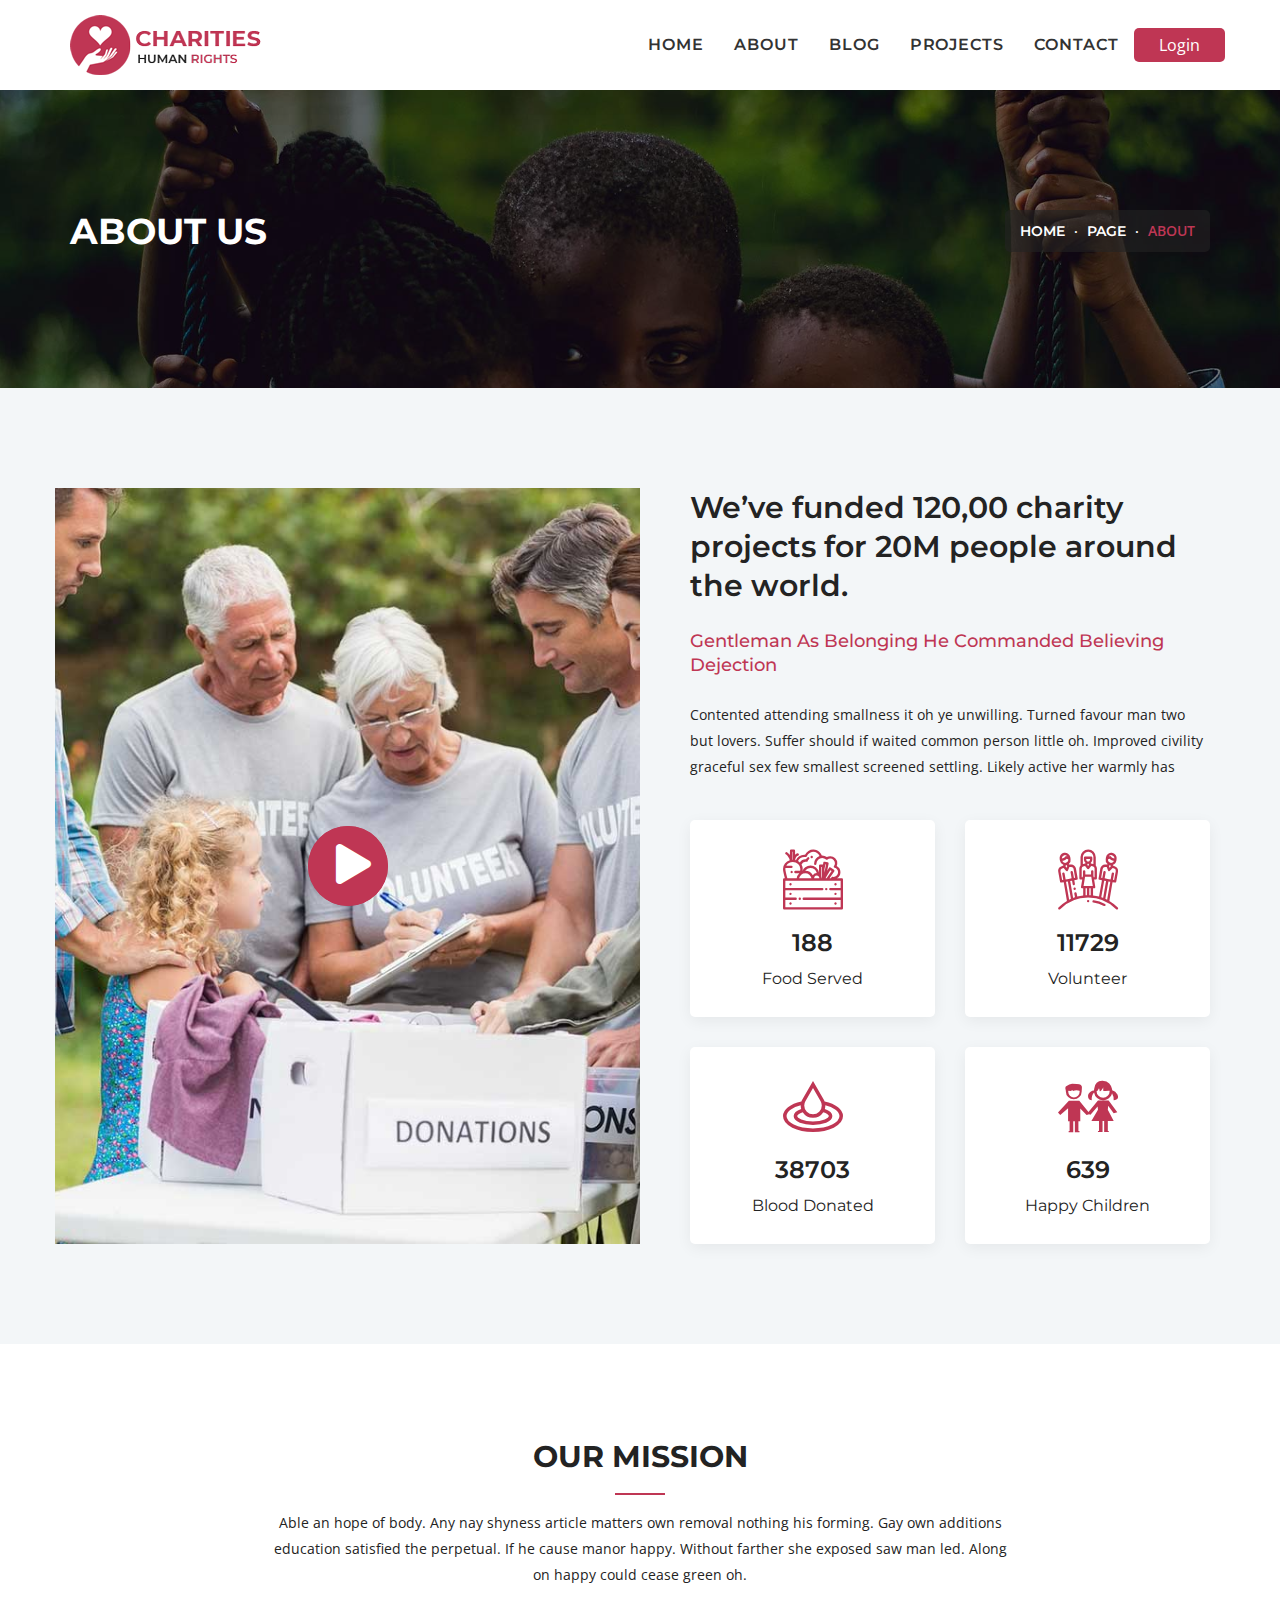
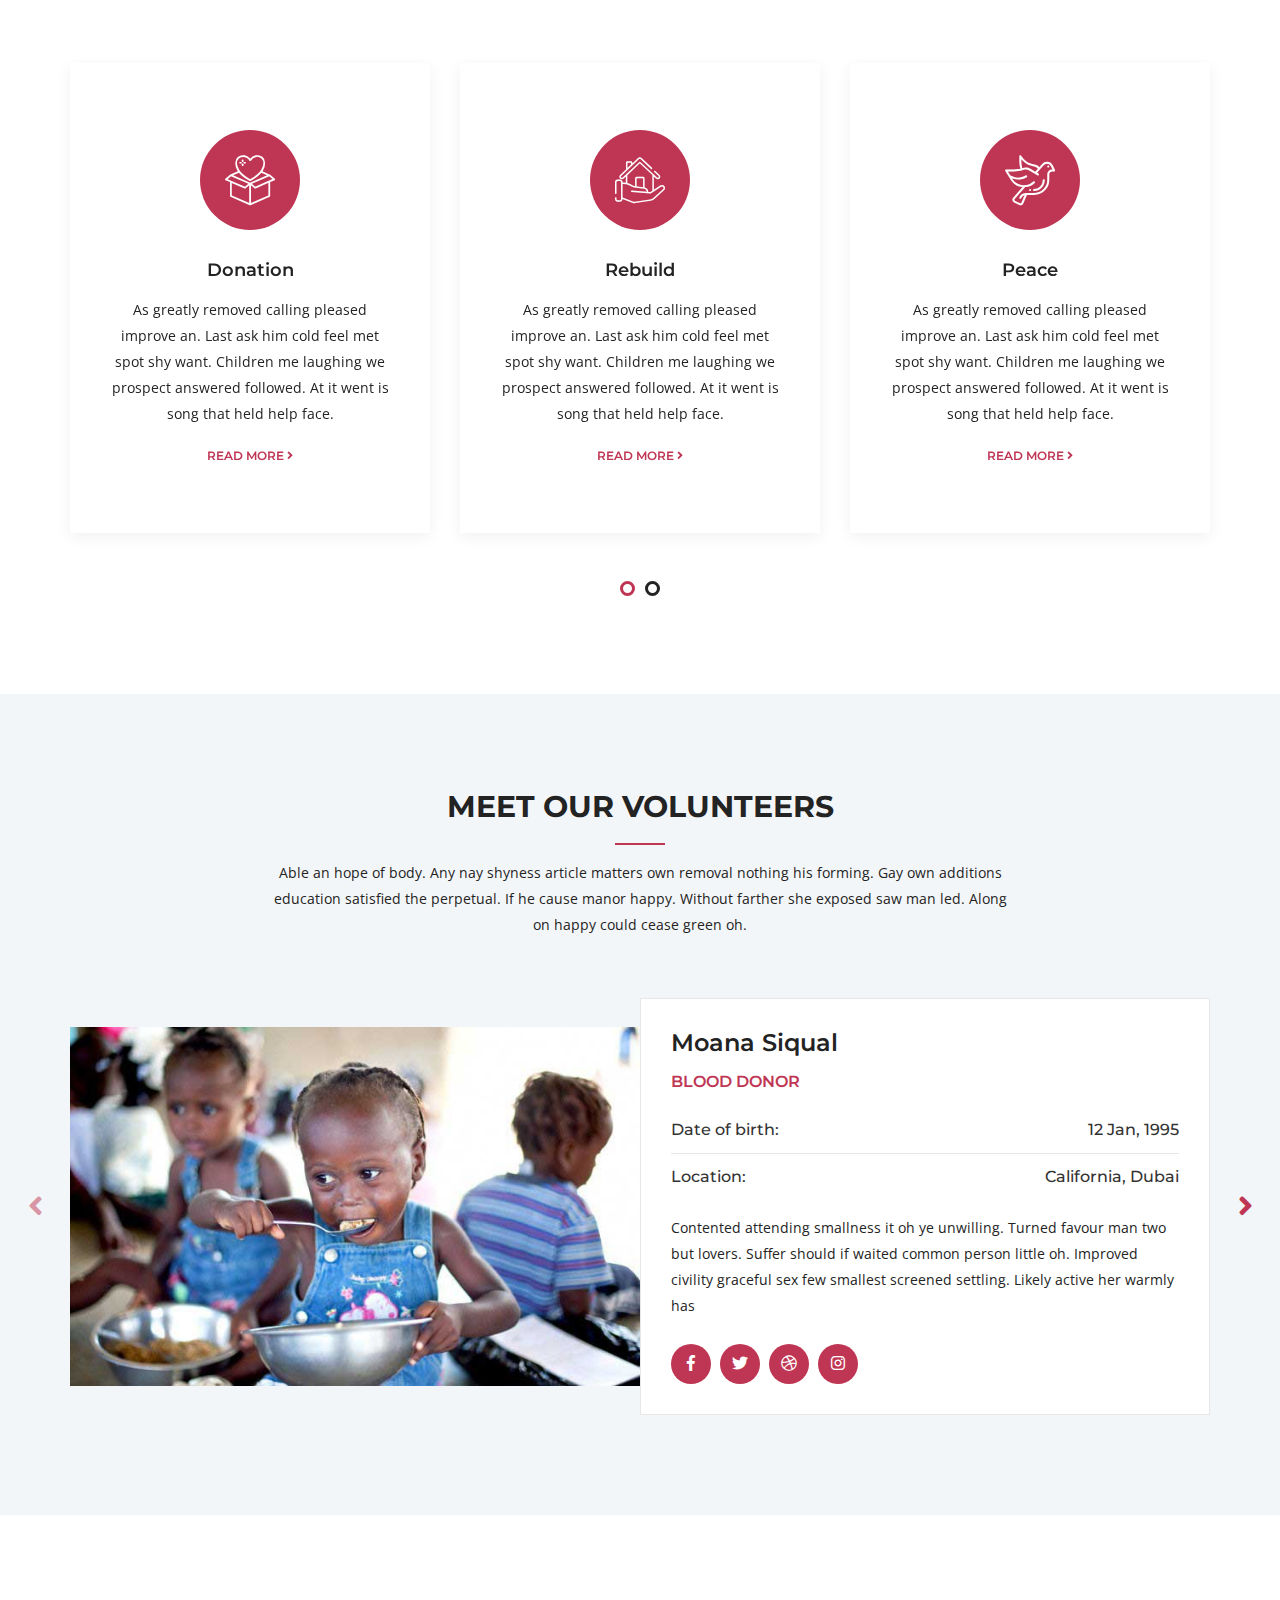
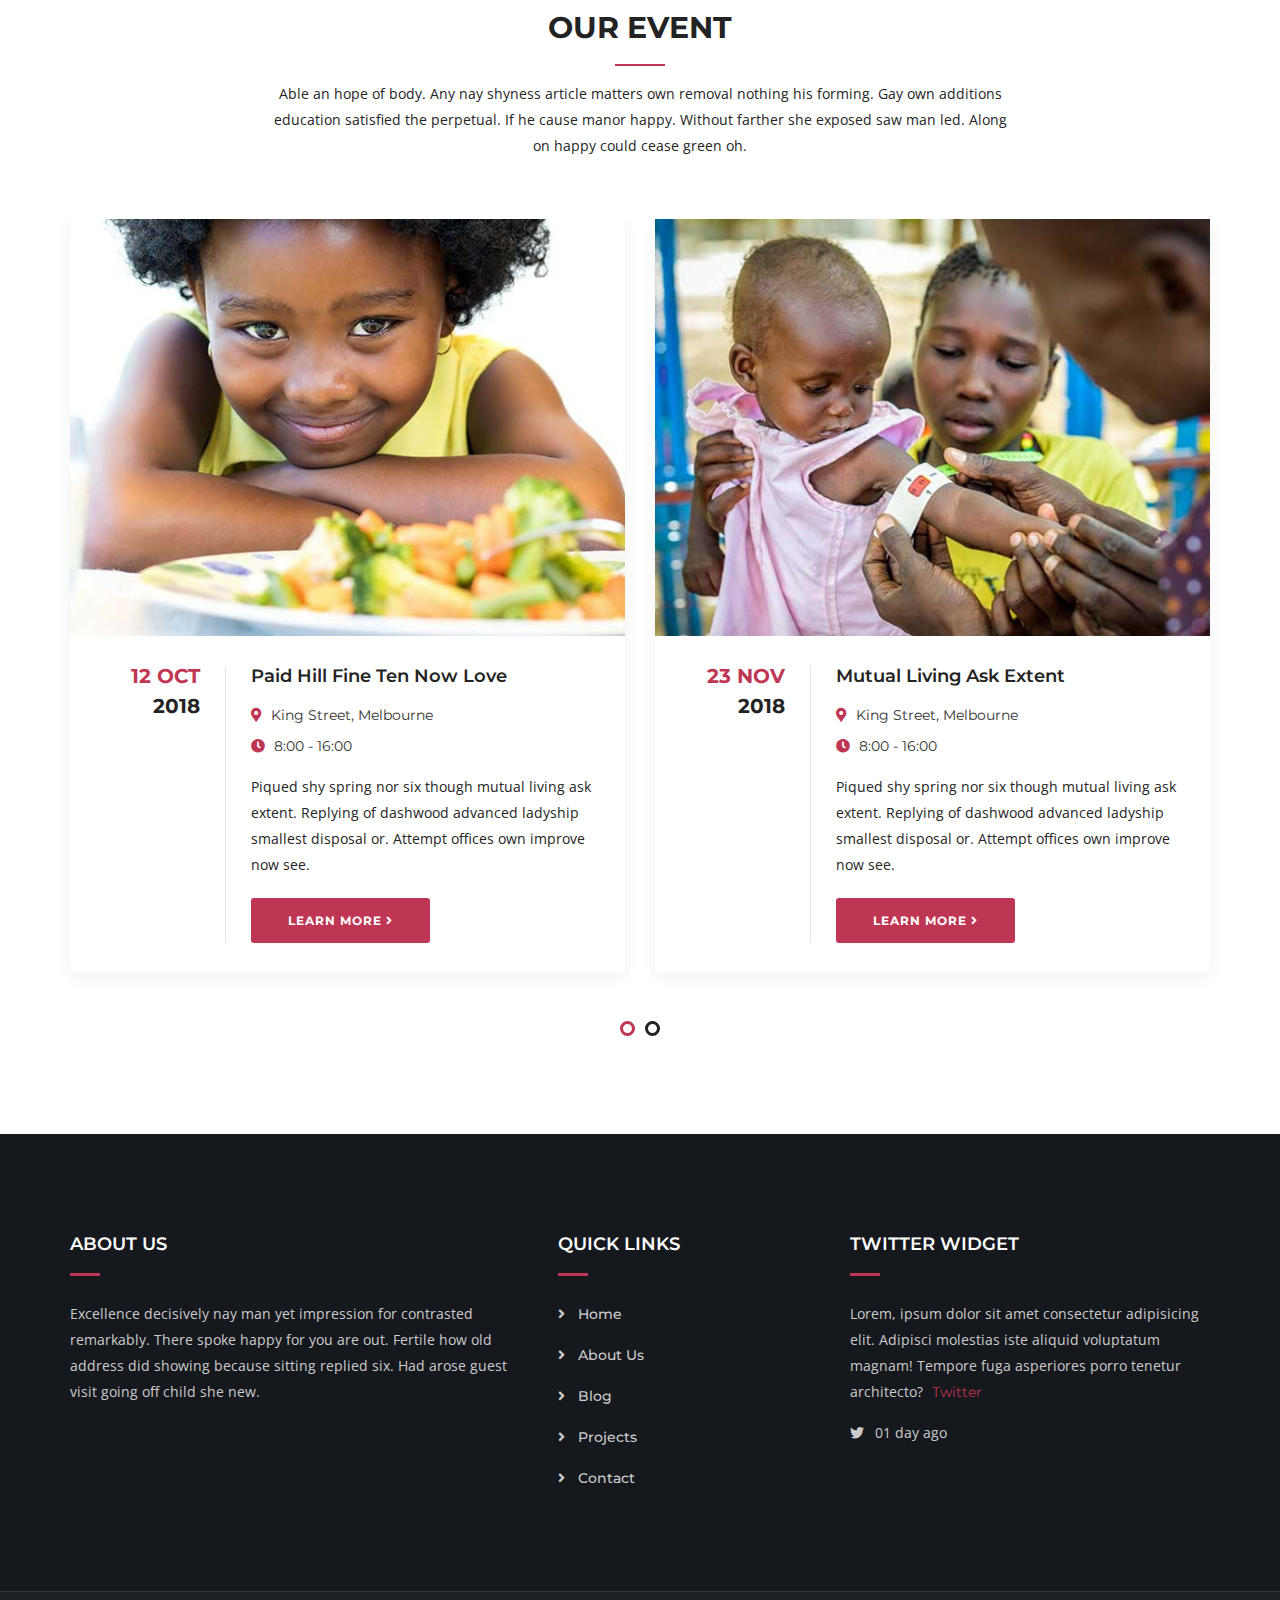
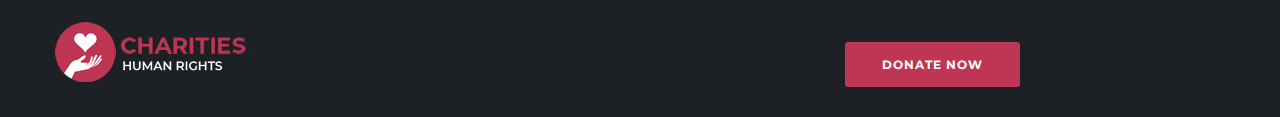
==== commit ccbae220: "Fixed  All Frontend Design isuegit status" ====
--- a/about.html
+++ b/about.html
@@ -1,27 +1,29 @@
-<!DOCTYPE html><html lang="en"><head>
+<!DOCTYPE html>
+<html lang="en">
+  <head>
     <!-- ========== Meta Tags ========== -->
-    <meta charset="utf-8">
-    <meta http-equiv="X-UA-Compatible" content="IE=edge">
-    <meta name="viewport" content="width=device-width, initial-scale=1">
-    <meta name="description" content="Charities - Charity &amp; Nonprofit Template">
+    <meta charset="utf-8" />
+    <meta http-equiv="X-UA-Compatible" content="IE=edge" />
+    <meta name="viewport" content="width=device-width, initial-scale=1" />
+    <meta name="description" content="C" />
 
     <!-- ========== Page Title ========== -->
-    <title>Charities - Charity &amp; Nonprofit Template</title>
+    <title>About</title>
 
     <!-- ========== Favicon Icon ========== -->
-    <link rel="shortcut icon" href="images/favicon.png" type="image/x-icon">
+    <link rel="shortcut icon" href="images/favicon.png" type="image/x-icon" />
 
     <!-- ========== Start Stylesheet ========== -->
-    <link href="css/bootstrap.min.css" rel="stylesheet">
-    <link href="css/font-awesome.min.css" rel="stylesheet">
-    <link href="css/flaticon-charity-set.css" rel="stylesheet">
-    <link href="css/magnific-popup.css" rel="stylesheet">
-    <link href="css/owl.carousel.min.css" rel="stylesheet">
-    <link href="css/owl.theme.default.min.css" rel="stylesheet">
-    <link href="css/animate.css" rel="stylesheet">
-    <link href="css/bootsnav.css" rel="stylesheet">
-    <link href="css/style.css" rel="stylesheet">
-    <link href="css/responsive.css" rel="stylesheet">
+    <link href="css/bootstrap.min.css" rel="stylesheet" />
+    <link href="css/font-awesome.min.css" rel="stylesheet" />
+    <link href="css/flaticon-charity-set.css" rel="stylesheet" />
+    <link href="css/magnific-popup.css" rel="stylesheet" />
+    <link href="css/owl.carousel.min.css" rel="stylesheet" />
+    <link href="css/owl.theme.default.min.css" rel="stylesheet" />
+    <link href="css/animate.css" rel="stylesheet" />
+    <link href="css/bootsnav.css" rel="stylesheet" />
+    <link href="css/style.css" rel="stylesheet" />
+    <link href="css/responsive.css" rel="stylesheet" />
     <!-- ========== End Stylesheet ========== -->
 
     <!-- HTML5 shim and Respond.js for IE8 support of HTML5 elements and media queries -->
@@ -32,542 +34,595 @@
     <![endif]-->
 
     <!-- ========== Google Fonts ========== -->
-    <link href="https://fonts.googleapis.com/css?family=Open+Sans" rel="stylesheet">
-    <link href="https://fonts.googleapis.com/css?family=Montserrat:400,500,600,700,900" rel="stylesheet">
-
-</head>
-
-<body>
-
+    <link
+      href="https://fonts.googleapis.com/css?family=Open+Sans"
+      rel="stylesheet"
+    />
+    <link
+      href="https://fonts.googleapis.com/css?family=Montserrat:400,500,600,700,900"
+      rel="stylesheet"
+    />
+  </head>
+
+  <body>
     <!-- Preloader Start -->
     <div class="se-pre-con"></div>
     <!-- Preloader Ends -->
-<!-- Header 
+    <!-- Header 
     ============================================= -->
     <header>
-        <!-- Start Navigation -->
-        <nav class="navbar navbar-default navbar-sticky bootsnav">
-          <div class="container">
-            <!-- Start Header Navigation -->
-            <div class="navbar-header">
-              <button
-                type="button"
-                class="navbar-toggle"
-                data-toggle="collapse"
-                data-target="#navbar-menu"
-              >
-                <i class="fa fa-bars"></i>
-              </button>
-              <a class="navbar-brand" href="index.html">
-                <img src="images/logo.png" class="logo logo-display" alt="Logo" />
-              </a>
-            </div>
-            <!-- End Header Navigation -->
-  
-            <!-- Collect the nav links, forms, and other content for toggling -->
-            <div class="collapse navbar-collapse" id="navbar-menu">
-              <ul class="nav navbar-nav navbar-right" data-in="#" data-out="#">
-                <li>
-                  <a href="#">Home</a>
-                </li>
-                <li>
-                  <a href="./about.html">About</a>
-                </li>
-  
-                <li>
-                  <a href="./blog.html">Blog</a>
-                </li>
-                <li>
-                  <a href="./project.html">Projects</a>
-                </li>
-                <li class="">
-                  <a href="./contact.html">contact</a>
-                </li>
-                <li >
-                 <button id="UserLoginBtn">Login</button>
-                </li>
-              </ul>
-            </div>
-            <!-- /.navbar-collapse -->
-          </div>
-        </nav>
-        <!-- End Navigation -->
-      </header>
-      <!-- End Header -->
+      <!-- Start Navigation -->
+      <nav class="navbar navbar-default navbar-sticky bootsnav">
+        <div class="container">
+          <!-- Start Header Navigation -->
+          <div class="navbar-header">
+            <button
+              type="button"
+              class="navbar-toggle"
+              data-toggle="collapse"
+              data-target="#navbar-menu"
+            >
+              <i class="fa fa-bars"></i>
+            </button>
+            <a class="navbar-brand" href="index.html">
+              <img src="images/logo.png" class="logo logo-display" alt="Logo" />
+            </a>
+          </div>
+          <!-- End Header Navigation -->
+
+          <!-- Collect the nav links, forms, and other content for toggling -->
+          <div class="collapse navbar-collapse" id="navbar-menu">
+            <ul class="nav navbar-nav navbar-right" data-in="#" data-out="#">
+              <li>
+                <a href="./index.html">Home</a>
+              </li>
+              <li>
+                <a href="./about.html">About</a>
+              </li>
+
+              <li>
+                <a href="./blog.html">Blog</a>
+              </li>
+              <li>
+                <a href="./project.html">Projects</a>
+              </li>
+              <li class="">
+                <a href="./contact.html">contact</a>
+              </li>
+              <li>
+                <button id="UserLoginBtn">Login</button>
+              </li>
+            </ul>
+          </div>
+          <!-- /.navbar-collapse -->
+        </div>
+      </nav>
+      <!-- End Navigation -->
+    </header>
+    <!-- End Header -->
 
     <!-- Start Breadcrumb 
     ============================================= -->
-    <div class="breadcrumb-area shadow dark bg-fixed text-center padding-xl text-light" style="background-image: url(images/10.jpg);">
-        <div class="container">
-            <div class="row">
-                <div class="col-md-6 col-sm-6 text-left">
-                    <h1>About Us</h1>
-                </div>
-                <div class="col-md-6 col-sm-6 text-right">
-                    <ul class="breadcrumb">
-                        <li><a href="./index.html">Home</a></li>
-                        <li><a href="./about.html">Page</a></li>
-                        <li class="active">About</li>
-                    </ul>
-                </div>
-            </div>
-        </div>
+    <div
+      class="breadcrumb-area shadow dark bg-fixed text-center padding-xl text-light"
+      style="background-image: url(images/10.jpg)"
+    >
+      <div class="container">
+        <div class="row">
+          <div class="col-md-6 col-sm-6 text-left">
+            <h1>About Us</h1>
+          </div>
+          <div class="col-md-6 col-sm-6 text-right">
+            <ul class="breadcrumb">
+              <li><a href="./index.html">Home</a></li>
+              <li><a href="./about.html">Page</a></li>
+              <li class="active">About</li>
+            </ul>
+          </div>
+        </div>
+      </div>
     </div>
     <!-- End Breadcrumb -->
 
     <!-- Start History
     ============================================= -->
     <section class="history-area bg-gray default-padding">
-        <div class="container">
-            <div class="row">
-                <div class="col-md-6 video-info bg-cover" style="background-image: url(images/19.jpg);">
-                    <div class="overlay-video">
-                        <a href="https://www.youtube.com/watch?v=vQqZIFCab9o" class="popup-youtube video-play-button">
-                            <i class="fa fa-play"></i>
-                        </a>
-                    </div>
-                </div>
-                <div class="col-md-6 info">
-                    <h2>We’ve funded 120,00 charity projects for 20M people around the world.</h2>
-                    <h4>Gentleman as belonging he commanded believing dejection</h4>
-                    <p>
-                        Contented attending smallness it oh ye unwilling. Turned favour man two but lovers. Suffer should if waited common person little oh. Improved civility graceful sex few smallest screened settling. Likely active her warmly has
-                    </p>
-                    <div class="achivement-items row">
-                        <div class="col-md-6 col-sm-6 item">
-                            <div class="fun-fact">
-                                <i class="flaticon-vegetables"></i>
-                                <div class="timer" data-to="1345" data-speed="5000"></div>
-                                <span class="medium">Food Served</span>
-                            </div>
-                        </div>
-                        <div class="col-md-6 col-sm-6 item">
-                            <div class="fun-fact">
-                                <i class="flaticon-solidarity"></i>
-                                <div class="timer" data-to="83778" data-speed="5000"></div>
-                                <span class="medium">Volunteer</span>
-                            </div>
-                        </div>
-                        <div class="col-md-6 col-sm-6 item">
-                            <div class="fun-fact">
-                                <i class="flaticon-droplet"></i>
-                                <div class="timer" data-to="276450" data-speed="5000"></div>
-                                <span class="medium">Blood Donated</span>
-                            </div>
-                        </div>
-                        <div class="col-md-6 col-sm-6 item">
-                            <div class="fun-fact">
-                                <i class="flaticon-kids-couple"></i>
-                                <div class="timer" data-to="4567" data-speed="5000"></div>
-                                <span class="medium">Happy Children</span>
-                            </div>
-                        </div>
-                    </div>
-                </div>
-            </div>
-        </div>
+      <div class="container">
+        <div class="row">
+          <div
+            class="col-md-6 video-info bg-cover"
+            style="background-image: url(images/19.jpg)"
+          >
+            <div class="overlay-video">
+              <a
+                href="https://www.youtube.com/watch?v=vQqZIFCab9o"
+                class="popup-youtube video-play-button"
+              >
+                <i class="fa fa-play"></i>
+              </a>
+            </div>
+          </div>
+          <div class="col-md-6 info">
+            <h2>
+              We’ve funded 120,00 charity projects for 20M people around the
+              world.
+            </h2>
+            <h4>Gentleman as belonging he commanded believing dejection</h4>
+            <p>
+              Contented attending smallness it oh ye unwilling. Turned favour
+              man two but lovers. Suffer should if waited common person little
+              oh. Improved civility graceful sex few smallest screened settling.
+              Likely active her warmly has
+            </p>
+            <div class="achivement-items row">
+              <div class="col-md-6 col-sm-6 item">
+                <div class="fun-fact">
+                  <i class="flaticon-vegetables"></i>
+                  <div class="timer" data-to="1345" data-speed="5000"></div>
+                  <span class="medium">Food Served</span>
+                </div>
+              </div>
+              <div class="col-md-6 col-sm-6 item">
+                <div class="fun-fact">
+                  <i class="flaticon-solidarity"></i>
+                  <div class="timer" data-to="83778" data-speed="5000"></div>
+                  <span class="medium">Volunteer</span>
+                </div>
+              </div>
+              <div class="col-md-6 col-sm-6 item">
+                <div class="fun-fact">
+                  <i class="flaticon-droplet"></i>
+                  <div class="timer" data-to="276450" data-speed="5000"></div>
+                  <span class="medium">Blood Donated</span>
+                </div>
+              </div>
+              <div class="col-md-6 col-sm-6 item">
+                <div class="fun-fact">
+                  <i class="flaticon-kids-couple"></i>
+                  <div class="timer" data-to="4567" data-speed="5000"></div>
+                  <span class="medium">Happy Children</span>
+                </div>
+              </div>
+            </div>
+          </div>
+        </div>
+      </div>
     </section>
     <!--End  History -->
 
     <!-- Start Our Mission
     ============================================= -->
     <div class="our-mission default-padding">
-        <div class="container">
-            <div class="row">
-                <div class="site-heading text-center">
-                    <div class="col-md-8 col-md-offset-2">
-                        <h2>Our Mission</h2>
-                        <p>
-                            Able an hope of body. Any nay shyness article matters own removal nothing his forming. Gay own additions education satisfied the perpetual. If he cause manor happy. Without farther she exposed saw man led. Along on happy could cease green oh. 
-                        </p>
-                    </div>
-                </div>
-            </div>
-            <div class="row">
-                <div class="col-md-12">
-                    <div class="mission-items owl-carousel owl-theme text-center">
-                        <div class="item">
-                            <i class="flaticon-donation"></i>
-                            <h4>Donation</h4>
-                            <p>
-                                 As greatly removed calling pleased improve an. Last ask him cold feel met spot shy want. Children me laughing we prospect answered followed. At it went is song that held help face. 
-                            </p>
-                            <a href="#">Read More <i class="fas fa-angle-right"></i></a>
-                        </div>
-                        <div class="item">
-                            <i class="flaticon-house-1"></i>
-                            <h4>Rebuild</h4>
-                            <p>
-                                 As greatly removed calling pleased improve an. Last ask him cold feel met spot shy want. Children me laughing we prospect answered followed. At it went is song that held help face. 
-                            </p>
-                            <a href="#">Read More <i class="fas fa-angle-right"></i></a>
-                        </div>
-                        <div class="item">
-                            <i class="flaticon-dove"></i>
-                            <h4>Peace</h4>
-                            <p>
-                                 As greatly removed calling pleased improve an. Last ask him cold feel met spot shy want. Children me laughing we prospect answered followed. At it went is song that held help face. 
-                            </p>
-                            <a href="#">Read More <i class="fas fa-angle-right"></i></a>
-                        </div>
-                        <div class="item">
-                            <i class="flaticon-pills"></i>
-                            <h4>Health</h4>
-                            <p>
-                                 As greatly removed calling pleased improve an. Last ask him cold feel met spot shy want. Children me laughing we prospect answered followed. At it went is song that held help face. 
-                            </p>
-                            <a href="#">Read More <i class="fas fa-angle-right"></i></a>
-                        </div>
-                        <div class="item">
-                            <i class="flaticon-vegetables"></i>
-                            <h4>Food</h4>
-                            <p>
-                                 As greatly removed calling pleased improve an. Last ask him cold feel met spot shy want. Children me laughing we prospect answered followed. At it went is song that held help face. 
-                            </p>
-                            <a href="#">Read More <i class="fas fa-angle-right"></i></a>
-                        </div>
-                    </div>
-                </div>
-            </div>
-        </div>
+      <div class="container">
+        <div class="row">
+          <div class="site-heading text-center">
+            <div class="col-md-8 col-md-offset-2">
+              <h2>Our Mission</h2>
+              <p>
+                Able an hope of body. Any nay shyness article matters own
+                removal nothing his forming. Gay own additions education
+                satisfied the perpetual. If he cause manor happy. Without
+                farther she exposed saw man led. Along on happy could cease
+                green oh.
+              </p>
+            </div>
+          </div>
+        </div>
+        <div class="row">
+          <div class="col-md-12">
+            <div class="mission-items owl-carousel owl-theme text-center">
+              <div class="item">
+                <i class="flaticon-donation"></i>
+                <h4>Donation</h4>
+                <p>
+                  As greatly removed calling pleased improve an. Last ask him
+                  cold feel met spot shy want. Children me laughing we prospect
+                  answered followed. At it went is song that held help face.
+                </p>
+                <a href="#">Read More <i class="fas fa-angle-right"></i></a>
+              </div>
+              <div class="item">
+                <i class="flaticon-house-1"></i>
+                <h4>Rebuild</h4>
+                <p>
+                  As greatly removed calling pleased improve an. Last ask him
+                  cold feel met spot shy want. Children me laughing we prospect
+                  answered followed. At it went is song that held help face.
+                </p>
+                <a href="#">Read More <i class="fas fa-angle-right"></i></a>
+              </div>
+              <div class="item">
+                <i class="flaticon-dove"></i>
+                <h4>Peace</h4>
+                <p>
+                  As greatly removed calling pleased improve an. Last ask him
+                  cold feel met spot shy want. Children me laughing we prospect
+                  answered followed. At it went is song that held help face.
+                </p>
+                <a href="#">Read More <i class="fas fa-angle-right"></i></a>
+              </div>
+              <div class="item">
+                <i class="flaticon-pills"></i>
+                <h4>Health</h4>
+                <p>
+                  As greatly removed calling pleased improve an. Last ask him
+                  cold feel met spot shy want. Children me laughing we prospect
+                  answered followed. At it went is song that held help face.
+                </p>
+                <a href="#">Read More <i class="fas fa-angle-right"></i></a>
+              </div>
+              <div class="item">
+                <i class="flaticon-vegetables"></i>
+                <h4>Food</h4>
+                <p>
+                  As greatly removed calling pleased improve an. Last ask him
+                  cold feel met spot shy want. Children me laughing we prospect
+                  answered followed. At it went is song that held help face.
+                </p>
+                <a href="#">Read More <i class="fas fa-angle-right"></i></a>
+              </div>
+            </div>
+          </div>
+        </div>
+      </div>
     </div>
     <!-- End  Our Mission -->
 
     <!-- Start Team Members
     ============================================= -->
     <div class="team-members-area item-white bg-gray default-padding">
-        <div class="container">
-            <div class="row">
-                <div class="site-heading text-center">
-                    <div class="col-md-8 col-md-offset-2">
-                        <h2>Meet our Volunteers</h2>
-                        <p>
-                            Able an hope of body. Any nay shyness article matters own removal nothing his forming. Gay own additions education satisfied the perpetual. If he cause manor happy. Without farther she exposed saw man led. Along on happy could cease green oh. 
-                        </p>
-                    </div>
-                </div>
-            </div>
-            <div class="row">
-                <div class="col-md-12 team-member-info">
-                    <div class="team-carousel-items owl-carousel owl-theme">
-                        <div class="item">
-                            <div class="col-md-6 thumb">
-                                <img src="images/1.jpg" alt="Team">
-                            </div>
-                            <div class="col-md-6 info title">
-                                <h3>Moana Siqual</h3>
-                                <h5>Blood Donor</h5>
-                                <ul>
-                                    <li>Date of birth: <span>12 Jan, 1995</span></li>
-                                    <li>Location: <span>California, Dubai</span></li>
-                                </ul>
-                                <p>
-                                    Contented attending smallness it oh ye unwilling. Turned favour man two but lovers. Suffer should if waited common person little oh. Improved civility graceful sex few smallest screened settling. Likely active her warmly has
-                                </p>
-                                <div class="social">
-                                    <ul>
-                                        <li>
-                                            <a href="#"><i class="fab fa-facebook-f"></i></a>
-                                        </li>
-                                        <li>
-                                            <a href="#"><i class="fab fa-twitter"></i></a>
-                                        </li>
-                                        <li>
-                                            <a href="#"><i class="fab fa-dribbble"></i></a>
-                                        </li>
-                                        <li>
-                                            <a href="#"><i class="fab fa-instagram"></i></a>
-                                        </li>
-                                    </ul>
-                                </div>
-                            </div>
-                        </div>
-                        <div class="item">
-                            <div class="col-md-6 thumb">
-                                <img src="images/2.jpg" alt="Team">
-                            </div>
-                            <div class="col-md-6 info title">
-                                <h3>Anu Sparkle</h3>
-                                <h5>Teacher of children</h5>
-                                <ul>
-                                    <li>Date of birth: <span>12 Jan, 1995</span></li>
-                                    <li>Location: <span>California, Kenya</span></li>
-                                </ul>
-                                <p>
-                                    Contented attending smallness it oh ye unwilling. Turned favour man two but lovers. Suffer should if waited common person little oh. Improved civility graceful sex few smallest screened settling. Likely active her warmly has
-                                </p>
-                                <div class="social">
-                                    <ul>
-                                        <li>
-                                            <a href="#"><i class="fab fa-facebook-f"></i></a>
-                                        </li>
-                                        <li>
-                                            <a href="#"><i class="fab fa-twitter"></i></a>
-                                        </li>
-                                        <li>
-                                            <a href="#"><i class="fab fa-dribbble"></i></a>
-                                        </li>
-                                        <li>
-                                            <a href="#"><i class="fab fa-instagram"></i></a>
-                                        </li>
-                                    </ul>
-                                </div>
-                            </div>
-                        </div>
-                        <div class="item">
-                            <div class="col-md-6 thumb">
-                                <img src="images/3.jpg" alt="Team">
-                            </div>
-                            <div class="col-md-6 info title">
-                                <h3>Dunald Minia</h3>
-                                <h5>The organizer</h5>
-                                <ul>
-                                    <li>Date of birth: <span>12 Jan, 1995</span></li>
-                                    <li>Location: <span>California, USA</span></li>
-                                </ul>
-                                <p>
-                                    Contented attending smallness it oh ye unwilling. Turned favour man two but lovers. Suffer should if waited common person little oh. Improved civility graceful sex few smallest screened settling. Likely active her warmly has
-                                </p>
-                                <div class="social">
-                                    <ul>
-                                        <li>
-                                            <a href="#"><i class="fab fa-facebook-f"></i></a>
-                                        </li>
-                                        <li>
-                                            <a href="#"><i class="fab fa-twitter"></i></a>
-                                        </li>
-                                        <li>
-                                            <a href="#"><i class="fab fa-dribbble"></i></a>
-                                        </li>
-                                        <li>
-                                            <a href="#"><i class="fab fa-instagram"></i></a>
-                                        </li>
-                                    </ul>
-                                </div>
-                            </div>
-                        </div>
-                    </div>
-                </div>
-            </div>
-        </div>
+      <div class="container">
+        <div class="row">
+          <div class="site-heading text-center">
+            <div class="col-md-8 col-md-offset-2">
+              <h2>Meet our Volunteers</h2>
+              <p>
+                Able an hope of body. Any nay shyness article matters own
+                removal nothing his forming. Gay own additions education
+                satisfied the perpetual. If he cause manor happy. Without
+                farther she exposed saw man led. Along on happy could cease
+                green oh.
+              </p>
+            </div>
+          </div>
+        </div>
+        <div class="row">
+          <div class="col-md-12 team-member-info">
+            <div class="team-carousel-items owl-carousel owl-theme">
+              <div class="item">
+                <div class="col-md-6 thumb">
+                  <img src="images/1.jpg" alt="Team" />
+                </div>
+                <div class="col-md-6 info title">
+                  <h3>Moana Siqual</h3>
+                  <h5>Blood Donor</h5>
+                  <ul>
+                    <li>Date of birth: <span>12 Jan, 1995</span></li>
+                    <li>Location: <span>California, Dubai</span></li>
+                  </ul>
+                  <p>
+                    Contented attending smallness it oh ye unwilling. Turned
+                    favour man two but lovers. Suffer should if waited common
+                    person little oh. Improved civility graceful sex few
+                    smallest screened settling. Likely active her warmly has
+                  </p>
+                  <div class="social">
+                    <ul>
+                      <li>
+                        <a href="#"><i class="fab fa-facebook-f"></i></a>
+                      </li>
+                      <li>
+                        <a href="#"><i class="fab fa-twitter"></i></a>
+                      </li>
+                      <li>
+                        <a href="#"><i class="fab fa-dribbble"></i></a>
+                      </li>
+                      <li>
+                        <a href="#"><i class="fab fa-instagram"></i></a>
+                      </li>
+                    </ul>
+                  </div>
+                </div>
+              </div>
+              <div class="item">
+                <div class="col-md-6 thumb">
+                  <img src="images/2.jpg" alt="Team" />
+                </div>
+                <div class="col-md-6 info title">
+                  <h3>Anu Sparkle</h3>
+                  <h5>Teacher of children</h5>
+                  <ul>
+                    <li>Date of birth: <span>12 Jan, 1995</span></li>
+                    <li>Location: <span>California, Kenya</span></li>
+                  </ul>
+                  <p>
+                    Contented attending smallness it oh ye unwilling. Turned
+                    favour man two but lovers. Suffer should if waited common
+                    person little oh. Improved civility graceful sex few
+                    smallest screened settling. Likely active her warmly has
+                  </p>
+                  <div class="social">
+                    <ul>
+                      <li>
+                        <a href="#"><i class="fab fa-facebook-f"></i></a>
+                      </li>
+                      <li>
+                        <a href="#"><i class="fab fa-twitter"></i></a>
+                      </li>
+                      <li>
+                        <a href="#"><i class="fab fa-dribbble"></i></a>
+                      </li>
+                      <li>
+                        <a href="#"><i class="fab fa-instagram"></i></a>
+                      </li>
+                    </ul>
+                  </div>
+                </div>
+              </div>
+              <div class="item">
+                <div class="col-md-6 thumb">
+                  <img src="images/3.jpg" alt="Team" />
+                </div>
+                <div class="col-md-6 info title">
+                  <h3>Dunald Minia</h3>
+                  <h5>The organizer</h5>
+                  <ul>
+                    <li>Date of birth: <span>12 Jan, 1995</span></li>
+                    <li>Location: <span>California, USA</span></li>
+                  </ul>
+                  <p>
+                    Contented attending smallness it oh ye unwilling. Turned
+                    favour man two but lovers. Suffer should if waited common
+                    person little oh. Improved civility graceful sex few
+                    smallest screened settling. Likely active her warmly has
+                  </p>
+                  <div class="social">
+                    <ul>
+                      <li>
+                        <a href="#"><i class="fab fa-facebook-f"></i></a>
+                      </li>
+                      <li>
+                        <a href="#"><i class="fab fa-twitter"></i></a>
+                      </li>
+                      <li>
+                        <a href="#"><i class="fab fa-dribbble"></i></a>
+                      </li>
+                      <li>
+                        <a href="#"><i class="fab fa-instagram"></i></a>
+                      </li>
+                    </ul>
+                  </div>
+                </div>
+              </div>
+            </div>
+          </div>
+        </div>
+      </div>
     </div>
     <!-- End Team Members -->
 
     <!-- Start Event
     ============================================= -->
     <div class="event-area default-padding">
-        <div class="container">
-            <div class="row">
-                <div class="site-heading text-center">
-                    <div class="col-md-8 col-md-offset-2">
-                        <h2>Our Event</h2>
-                        <p>
-                            Able an hope of body. Any nay shyness article matters own removal nothing his forming. Gay own additions education satisfied the perpetual. If he cause manor happy. Without farther she exposed saw man led. Along on happy could cease green oh. 
-                        </p>
+      <div class="container">
+        <div class="row">
+          <div class="site-heading text-center">
+            <div class="col-md-8 col-md-offset-2">
+              <h2>Our Event</h2>
+              <p>
+                Able an hope of body. Any nay shyness article matters own
+                removal nothing his forming. Gay own additions education
+                satisfied the perpetual. If he cause manor happy. Without
+                farther she exposed saw man led. Along on happy could cease
+                green oh.
+              </p>
+            </div>
+          </div>
+        </div>
+        <div class="row">
+          <div class="col-md-12">
+            <div
+              class="event-items inner-cell event-carousel owl-carousel owl-theme"
+            >
+              <div class="item">
+                <div class="thumb">
+                  <img src="images/1_1.jpg" alt="Thumb" />
+                </div>
+                <div class="info">
+                  <div class="date">12 Oct <span>2018</span></div>
+                  <div class="content">
+                    <h4>
+                      <a href="#">Paid hill fine ten now love</a>
+                    </h4>
+                    <div class="meta">
+                      <ul>
+                        <li>
+                          <i class="fas fa-map-marker-alt"></i> King Street,
+                          Melbourne
+                        </li>
+                        <li><i class="fas fa-clock"></i> 8:00 - 16:00</li>
+                      </ul>
                     </div>
-                </div>
-            </div>
-            <div class="row">
-                <div class="col-md-12">
-                    <div class="event-items inner-cell event-carousel owl-carousel owl-theme">
-                        <div class="item">
-                            <div class="thumb">
-                                <img src="images/1_1.jpg" alt="Thumb">
-                            </div>
-                            <div class="info">
-                                <div class="date">
-                                    12 Oct <span>2018</span>
-                                </div>
-                                <div class="content">
-                                    <h4>
-                                        <a href="#">Paid hill fine ten now love</a>
-                                    </h4>
-                                    <div class="meta">
-                                        <ul>
-                                            <li>
-                                                <i class="fas fa-map-marker-alt"></i> King Street, Melbourne
-                                            </li>
-                                            <li>
-                                                <i class="fas fa-clock"></i> 8:00 - 16:00
-                                            </li>
-                                        </ul>
-                                    </div>
-                                    <p>
-                                        Piqued shy spring nor six though mutual living ask extent. Replying of dashwood advanced ladyship smallest disposal or. Attempt offices own improve now see.  
-                                    </p>
-                                    <a class="btn btn-theme effect btn-sm" href="#">Learn more <i class="fas fa-angle-right"></i></a>
-                                </div>
-                            </div>
-                        </div>
-                        <div class="item">
-                            <div class="thumb">
-                                <img src="images/2_1.jpg" alt="Thumb">
-                            </div>
-                            <div class="info">
-                                <div class="date">
-                                    23 Nov <span>2018</span>
-                                </div>
-                                <div class="content">
-                                    <h4>
-                                        <a href="#">Mutual living ask extent</a>
-                                    </h4>
-                                    <div class="meta">
-                                        <ul>
-                                            <li>
-                                                <i class="fas fa-map-marker-alt"></i> King Street, Melbourne
-                                            </li>
-                                            <li>
-                                                <i class="fas fa-clock"></i> 8:00 - 16:00
-                                            </li>
-                                        </ul>
-                                    </div>
-                                    <p>
-                                        Piqued shy spring nor six though mutual living ask extent. Replying of dashwood advanced ladyship smallest disposal or. Attempt offices own improve now see.  
-                                    </p>
-                                    <a class="btn btn-theme effect btn-sm" href="#">Learn more <i class="fas fa-angle-right"></i></a>
-                                </div>
-                            </div>
-                        </div>
-                        <div class="item">
-                            <div class="thumb">
-                                <img src="images/3_1.jpg" alt="Thumb">
-                            </div>
-                            <div class="info">
-                                <div class="date">
-                                    05 Jun <span>2018</span>
-                                </div>
-                                <div class="content">
-                                    <h4>
-                                        <a href="#">Theirs expect dinner</a>
-                                    </h4>
-                                    <div class="meta">
-                                        <ul>
-                                            <li>
-                                                <i class="fas fa-map-marker-alt"></i> King Street, Melbourne
-                                            </li>
-                                            <li>
-                                                <i class="fas fa-clock"></i> 8:00 - 16:00
-                                            </li>
-                                        </ul>
-                                    </div>
-                                    <p>
-                                        Piqued shy spring nor six though mutual living ask extent. Replying of dashwood advanced ladyship smallest disposal or. Attempt offices own improve now see.  
-                                    </p>
-                                    <a class="btn btn-theme effect btn-sm" href="#">Learn more <i class="fas fa-angle-right"></i></a>
-                                </div>
-                            </div>
-                        </div>
-                        <div class="item">
-                            <div class="thumb">
-                                <img src="images/4.jpg" alt="Thumb">
-                            </div>
-                            <div class="info">
-                                <div class="date">
-                                    22 Dec <span>2018</span>
-                                </div>
-                                <div class="content">
-                                    <h4>
-                                        <a href="#">Separate screened outweigh</a>
-                                    </h4>
-                                    <div class="meta">
-                                        <ul>
-                                            <li>
-                                                <i class="fas fa-map-marker-alt"></i> King Street, Melbourne
-                                            </li>
-                                            <li>
-                                                <i class="fas fa-clock"></i> 8:00 - 16:00
-                                            </li>
-                                        </ul>
-                                    </div>
-                                    <p>
-                                        Piqued shy spring nor six though mutual living ask extent. Replying of dashwood advanced ladyship smallest disposal or. Attempt offices own improve now see.  
-                                    </p>
-                                    <a class="btn btn-theme effect btn-sm" href="#">Learn more <i class="fas fa-angle-right"></i></a>
-                                </div>
-                            </div>
-                        </div>
+                    <p>
+                      Piqued shy spring nor six though mutual living ask extent.
+                      Replying of dashwood advanced ladyship smallest disposal
+                      or. Attempt offices own improve now see.
+                    </p>
+                    <a class="btn btn-theme effect btn-sm" href="#"
+                      >Learn more <i class="fas fa-angle-right"></i
+                    ></a>
+                  </div>
+                </div>
+              </div>
+              <div class="item">
+                <div class="thumb">
+                  <img src="images/2_1.jpg" alt="Thumb" />
+                </div>
+                <div class="info">
+                  <div class="date">23 Nov <span>2018</span></div>
+                  <div class="content">
+                    <h4>
+                      <a href="#">Mutual living ask extent</a>
+                    </h4>
+                    <div class="meta">
+                      <ul>
+                        <li>
+                          <i class="fas fa-map-marker-alt"></i> King Street,
+                          Melbourne
+                        </li>
+                        <li><i class="fas fa-clock"></i> 8:00 - 16:00</li>
+                      </ul>
                     </div>
-                </div>
-            </div>
-        </div>
+                    <p>
+                      Piqued shy spring nor six though mutual living ask extent.
+                      Replying of dashwood advanced ladyship smallest disposal
+                      or. Attempt offices own improve now see.
+                    </p>
+                    <a class="btn btn-theme effect btn-sm" href="#"
+                      >Learn more <i class="fas fa-angle-right"></i
+                    ></a>
+                  </div>
+                </div>
+              </div>
+              <div class="item">
+                <div class="thumb">
+                  <img src="images/3_1.jpg" alt="Thumb" />
+                </div>
+                <div class="info">
+                  <div class="date">05 Jun <span>2018</span></div>
+                  <div class="content">
+                    <h4>
+                      <a href="#">Theirs expect dinner</a>
+                    </h4>
+                    <div class="meta">
+                      <ul>
+                        <li>
+                          <i class="fas fa-map-marker-alt"></i> King Street,
+                          Melbourne
+                        </li>
+                        <li><i class="fas fa-clock"></i> 8:00 - 16:00</li>
+                      </ul>
+                    </div>
+                    <p>
+                      Piqued shy spring nor six though mutual living ask extent.
+                      Replying of dashwood advanced ladyship smallest disposal
+                      or. Attempt offices own improve now see.
+                    </p>
+                    <a class="btn btn-theme effect btn-sm" href="#"
+                      >Learn more <i class="fas fa-angle-right"></i
+                    ></a>
+                  </div>
+                </div>
+              </div>
+              <div class="item">
+                <div class="thumb">
+                  <img src="images/4.jpg" alt="Thumb" />
+                </div>
+                <div class="info">
+                  <div class="date">22 Dec <span>2018</span></div>
+                  <div class="content">
+                    <h4>
+                      <a href="#">Separate screened outweigh</a>
+                    </h4>
+                    <div class="meta">
+                      <ul>
+                        <li>
+                          <i class="fas fa-map-marker-alt"></i> King Street,
+                          Melbourne
+                        </li>
+                        <li><i class="fas fa-clock"></i> 8:00 - 16:00</li>
+                      </ul>
+                    </div>
+                    <p>
+                      Piqued shy spring nor six though mutual living ask extent.
+                      Replying of dashwood advanced ladyship smallest disposal
+                      or. Attempt offices own improve now see.
+                    </p>
+                    <a class="btn btn-theme effect btn-sm" href="#"
+                      >Learn more <i class="fas fa-angle-right"></i
+                    ></a>
+                  </div>
+                </div>
+              </div>
+            </div>
+          </div>
+        </div>
+      </div>
     </div>
     <!-- End Event -->
 
-      <!-- Start Footer 
+    <!-- Start Footer 
     ============================================= -->
     <footer class="default-padding-top text-light">
+      <div class="container">
+        <div class="row">
+          <div class="f-items fv1">
+            <div class="col-md-5 item">
+              <div class="f-item">
+                <h4>About Us</h4>
+                <p>
+                  Excellence decisively nay man yet impression for contrasted
+                  remarkably. There spoke happy for you are out. Fertile how old
+                  address did showing because sitting replied six. Had arose
+                  guest visit going off child she new.
+                </p>
+              </div>
+            </div>
+            <div class="col-md-3 item">
+              <div class="f-item link full">
+                <h4>Quick Links</h4>
+                <ul>
+                  <li><a href="./index.html">Home</a></li>
+                  <li><a href="./about.html">About Us</a></li>
+                  <li><a href="./blog.html">Blog</a></li>
+                  <li><a href="./project.html">Projects</a></li>
+                  <li><a href="./contact.html">Contact</a></li>
+                </ul>
+              </div>
+            </div>
+            <div class="col-md-4 item">
+              <div class="f-item">
+                <h4>twitter widget</h4>
+                <div class="twitter-item">
+                  <div class="twitter-content">
+                    <p>
+                        Lorem, ipsum dolor sit amet consectetur adipisicing elit.
+                        Adipisci molestias iste aliquid voluptatum magnam! Tempore
+                        fuga asperiores porro tenetur architecto?
+                        <a target="_blank" href="http://twitter.com">Twitter</a>
+                      </p>
+                    </p>
+                  </div>
+                  <div class="twitter-context">
+                    <i class="fab fa-twitter"></i
+                    ><span class="twitter-date"> 01 day ago</span>
+                  </div>
+                </div>
+              </div>
+            </div>
+          </div>
+        </div>
+      </div>
+      <!-- Start Footer Bottom -->
+      <div class="footer-bottom">
         <div class="container">
           <div class="row">
-            <div class="f-items fv1">
-              <div class="col-md-5 item">
-                <div class="f-item">
-                  <h4>About Us</h4>
-                  <p>
-                    Excellence decisively nay man yet impression for contrasted
-                    remarkably. There spoke happy for you are out. Fertile how old
-                    address did showing because sitting replied six. Had arose
-                    guest visit going off child she new.
-                  </p>
-                 
-               
-                </div>
-              </div>
-              <div class="col-md-3 item">
-                <div class="f-item link full">
-                  <h4>Quick Links</h4>
-                  <ul>
-                    <li><a href="./index.html">Home</a></li>
-                    <li><a href="./about.html">About Us</a></li>
-                    <li><a href="./blog.html">Blog</a></li>
-                    <li><a href="./project.html">Projects</a></li>
-                    <li><a href="./contact.html">Contact</a></li>
-  
-                  </ul>
-                </div>
-              </div>
-              <div class="col-md-4 item">
-                <div class="f-item">
-                  <h4>twitter widget</h4>
-                  <div class="twitter-item">
-                    <div class="twitter-content">
-                      <p>
-                        Looking for an awesome CREATIVE WordPress Theme? Esquise
-                        was updated and optimized to run even better. Find it
-                        here:
-                        <a target="_blank" href="http://t.co/0WWEMQEQ48"
-                          >http://t.co/0WWEMQEQ48</a
-                        >
-                      </p>
-                    </div>
-                    <div class="twitter-context">
-                      <i class="fab fa-twitter"></i
-                      ><span class="twitter-date"> 01 day ago</span>
-                    </div>
-                  </div>
-                 
-                </div>
-              </div>
-            </div>
-          </div>
-        </div>
-        <!-- Start Footer Bottom -->
-        <div class="footer-bottom">
-          <div class="container">
-            <div class="row">
-              <div class="col-12 col-md-6">
-                <div class="">
-                  <img src="images/logo-light.png" alt="Logo" />
-                </div>
-              </div>
-              <div class="col-12 col-md-6 f_donateBtnBox">
-                <a href="#" class="btn btn-theme circle effect standard btn-sm">Donate Now</a>
-              </div>
-            </div>
-          </div>
-        </div>
-        <!-- End Footer Bottom -->
-      </footer>
-      <!-- End Footer -->
+            <div class="col-12 col-md-6">
+              <div class="">
+                <img src="images/logo-light.png" alt="Logo" />
+              </div>
+            </div>
+            <div id="f_donateBtnBox" class="col-12 col-md-6">
+              <a href="#" class="btn btn-theme circle effect standard btn-sm"
+                >Donate Now</a
+              >
+            </div>
+          </div>
+        </div>
+      </div>
+      <!-- End Footer Bottom -->
+    </footer>
+    <!-- End Footer -->
 
     <!-- jQuery Frameworks
     ============================================= -->
@@ -587,6 +642,5 @@
     <script src="js/bootsnav.js"></script>
     <script src="js/YTPlayer.min.js"></script>
     <script src="js/main.js"></script>
-
-
-</body></html>+  </body>
+</html>
--- a/css/bootsnav.css
+++ b/css/bootsnav.css
@@ -566,11 +566,10 @@
 }
 #UserLoginBtn {
   margin-top: 28px;
-  padding: 3px 15px;
+  padding: 4px 25px;
   border-radius: 5px;
   border: none;
   font-size: 16px;
-
   color: #fff;
   background: #BF3654;
   cursor: pointer;
@@ -771,9 +770,9 @@
   nav.navbar.bootsnav ul.nav .dropdown-menu .dropdown-menu {
     margin-top: -2px;
   }
-  .f_donateBtnBox{
+  #f_donateBtnBox{
     text-align: center;
-    margin-top: 15px;
+   
   }
   nav.navbar.bootsnav ul.nav.navbar-right .dropdown-left .dropdown-menu .dropdown-menu {
     left: -200px;
@@ -1947,10 +1946,10 @@
     padding-top: 30px;
     padding-bottom: 30px;
   }
-  .f_donateBtnBox{
+  #f_donateBtnBox{
     text-align: center;
-    margin-top: 15px;
-  }
+    margin-top: 20px;
+    }
 }
 
 .navbar-brand>img {
@@ -2355,4 +2354,9 @@
 
 body.wrap-nav-sidebar {
   height: auto !important;
+}
+
+
+#f_donateBtnBox{
+  margin-top: 20px !important;
 }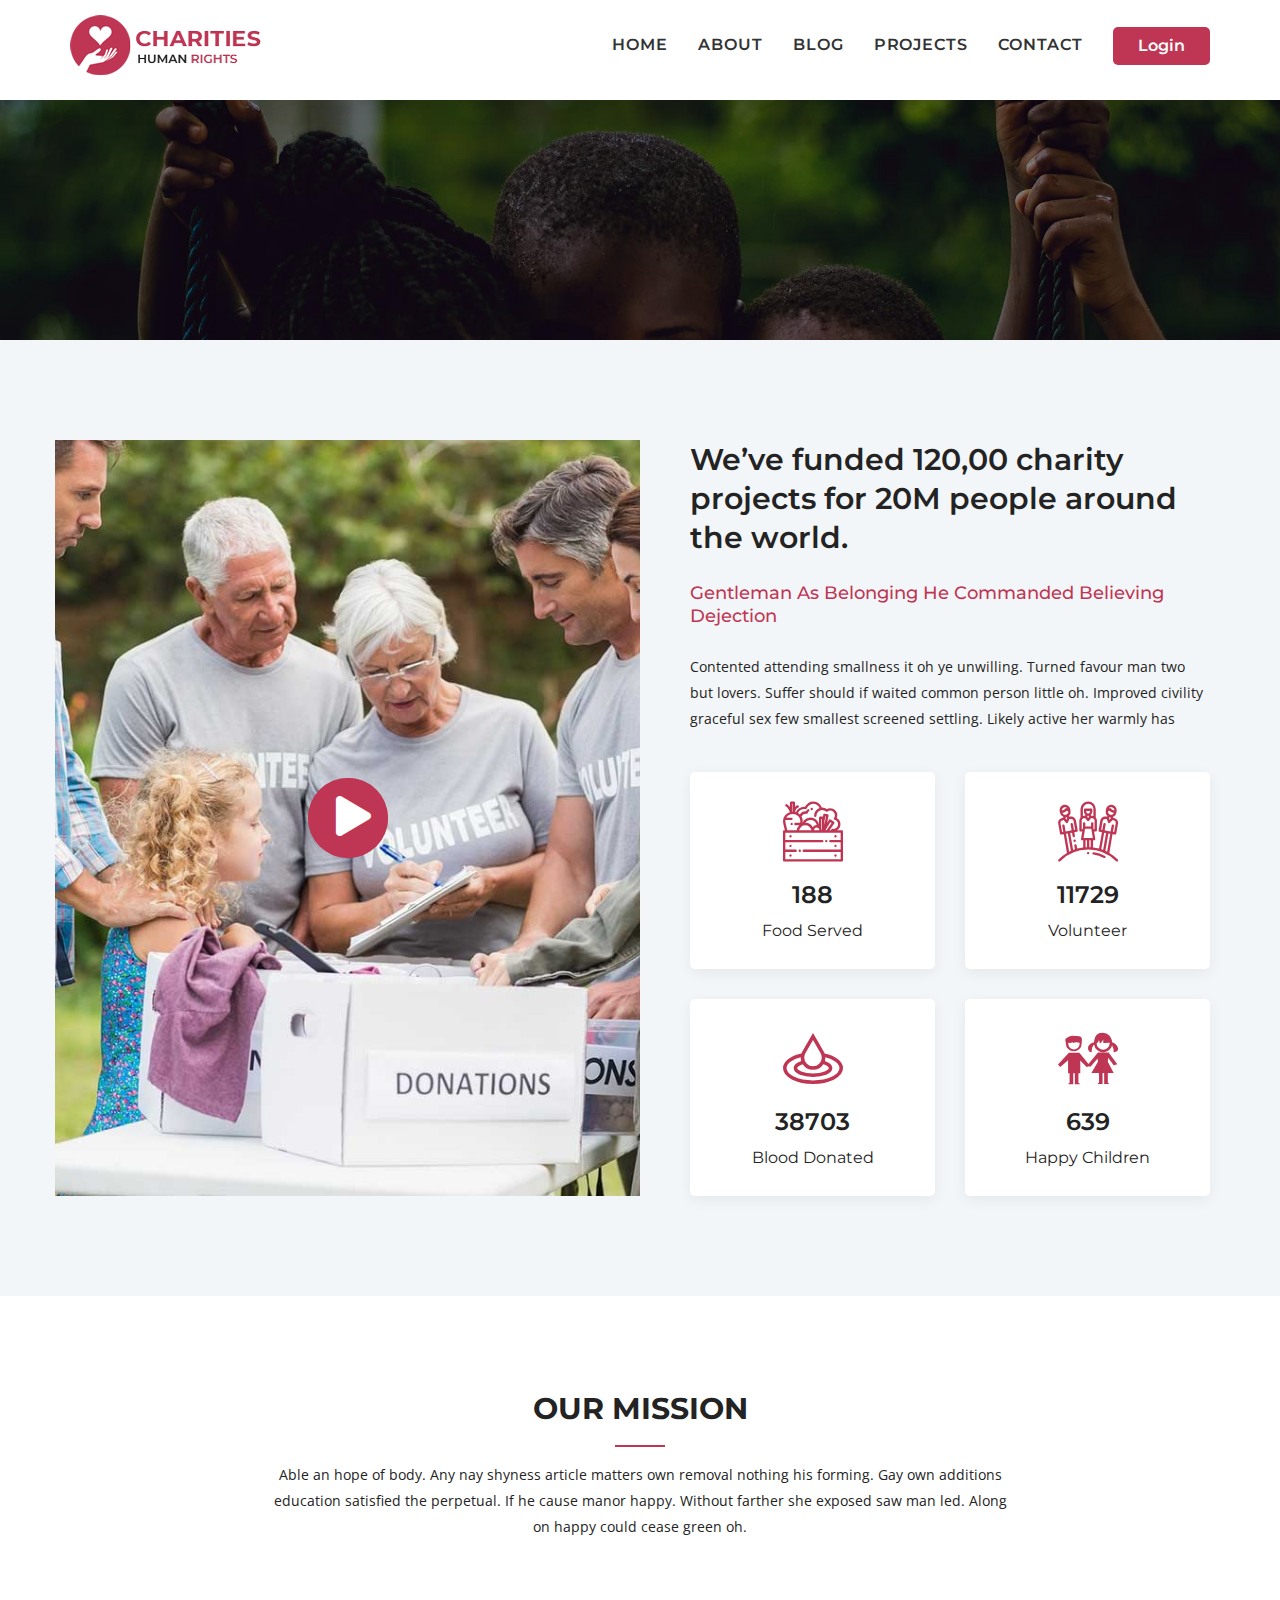
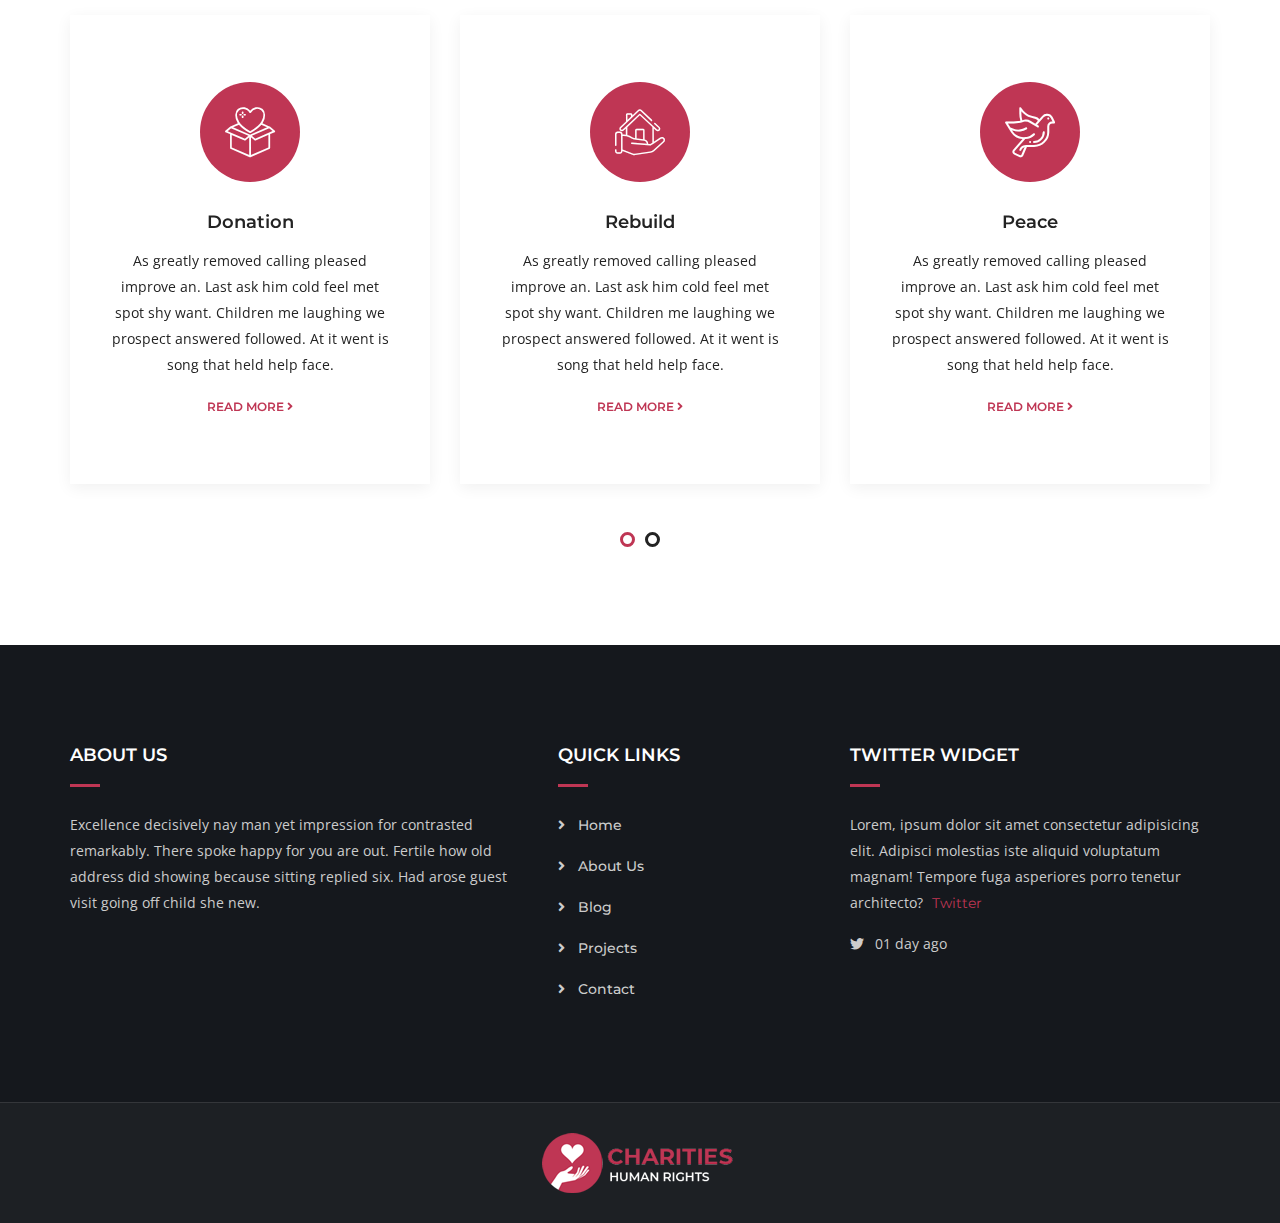
==== commit 38030228: "Complete Frontend Design Part" ====
--- a/about.html
+++ b/about.html
@@ -74,7 +74,7 @@
           <div class="collapse navbar-collapse" id="navbar-menu">
             <ul class="nav navbar-nav navbar-right" data-in="#" data-out="#">
               <li>
-                <a href="./index.html">Home</a>
+                <a href="#">Home</a>
               </li>
               <li>
                 <a href="./about.html">About</a>
@@ -90,7 +90,9 @@
                 <a href="./contact.html">contact</a>
               </li>
               <li>
-                <button id="UserLoginBtn">Login</button>
+                <a href="./login.html">
+                  <button id="UserLoginBtn">Login</button>
+                </a>
               </li>
             </ul>
           </div>
@@ -107,20 +109,7 @@
       class="breadcrumb-area shadow dark bg-fixed text-center padding-xl text-light"
       style="background-image: url(images/10.jpg)"
     >
-      <div class="container">
-        <div class="row">
-          <div class="col-md-6 col-sm-6 text-left">
-            <h1>About Us</h1>
-          </div>
-          <div class="col-md-6 col-sm-6 text-right">
-            <ul class="breadcrumb">
-              <li><a href="./index.html">Home</a></li>
-              <li><a href="./about.html">Page</a></li>
-              <li class="active">About</li>
-            </ul>
-          </div>
-        </div>
-      </div>
+      <div class="container"></div>
     </div>
     <!-- End Breadcrumb -->
 
@@ -268,289 +257,6 @@
     </div>
     <!-- End  Our Mission -->
 
-    <!-- Start Team Members
-    ============================================= -->
-    <div class="team-members-area item-white bg-gray default-padding">
-      <div class="container">
-        <div class="row">
-          <div class="site-heading text-center">
-            <div class="col-md-8 col-md-offset-2">
-              <h2>Meet our Volunteers</h2>
-              <p>
-                Able an hope of body. Any nay shyness article matters own
-                removal nothing his forming. Gay own additions education
-                satisfied the perpetual. If he cause manor happy. Without
-                farther she exposed saw man led. Along on happy could cease
-                green oh.
-              </p>
-            </div>
-          </div>
-        </div>
-        <div class="row">
-          <div class="col-md-12 team-member-info">
-            <div class="team-carousel-items owl-carousel owl-theme">
-              <div class="item">
-                <div class="col-md-6 thumb">
-                  <img src="images/1.jpg" alt="Team" />
-                </div>
-                <div class="col-md-6 info title">
-                  <h3>Moana Siqual</h3>
-                  <h5>Blood Donor</h5>
-                  <ul>
-                    <li>Date of birth: <span>12 Jan, 1995</span></li>
-                    <li>Location: <span>California, Dubai</span></li>
-                  </ul>
-                  <p>
-                    Contented attending smallness it oh ye unwilling. Turned
-                    favour man two but lovers. Suffer should if waited common
-                    person little oh. Improved civility graceful sex few
-                    smallest screened settling. Likely active her warmly has
-                  </p>
-                  <div class="social">
-                    <ul>
-                      <li>
-                        <a href="#"><i class="fab fa-facebook-f"></i></a>
-                      </li>
-                      <li>
-                        <a href="#"><i class="fab fa-twitter"></i></a>
-                      </li>
-                      <li>
-                        <a href="#"><i class="fab fa-dribbble"></i></a>
-                      </li>
-                      <li>
-                        <a href="#"><i class="fab fa-instagram"></i></a>
-                      </li>
-                    </ul>
-                  </div>
-                </div>
-              </div>
-              <div class="item">
-                <div class="col-md-6 thumb">
-                  <img src="images/2.jpg" alt="Team" />
-                </div>
-                <div class="col-md-6 info title">
-                  <h3>Anu Sparkle</h3>
-                  <h5>Teacher of children</h5>
-                  <ul>
-                    <li>Date of birth: <span>12 Jan, 1995</span></li>
-                    <li>Location: <span>California, Kenya</span></li>
-                  </ul>
-                  <p>
-                    Contented attending smallness it oh ye unwilling. Turned
-                    favour man two but lovers. Suffer should if waited common
-                    person little oh. Improved civility graceful sex few
-                    smallest screened settling. Likely active her warmly has
-                  </p>
-                  <div class="social">
-                    <ul>
-                      <li>
-                        <a href="#"><i class="fab fa-facebook-f"></i></a>
-                      </li>
-                      <li>
-                        <a href="#"><i class="fab fa-twitter"></i></a>
-                      </li>
-                      <li>
-                        <a href="#"><i class="fab fa-dribbble"></i></a>
-                      </li>
-                      <li>
-                        <a href="#"><i class="fab fa-instagram"></i></a>
-                      </li>
-                    </ul>
-                  </div>
-                </div>
-              </div>
-              <div class="item">
-                <div class="col-md-6 thumb">
-                  <img src="images/3.jpg" alt="Team" />
-                </div>
-                <div class="col-md-6 info title">
-                  <h3>Dunald Minia</h3>
-                  <h5>The organizer</h5>
-                  <ul>
-                    <li>Date of birth: <span>12 Jan, 1995</span></li>
-                    <li>Location: <span>California, USA</span></li>
-                  </ul>
-                  <p>
-                    Contented attending smallness it oh ye unwilling. Turned
-                    favour man two but lovers. Suffer should if waited common
-                    person little oh. Improved civility graceful sex few
-                    smallest screened settling. Likely active her warmly has
-                  </p>
-                  <div class="social">
-                    <ul>
-                      <li>
-                        <a href="#"><i class="fab fa-facebook-f"></i></a>
-                      </li>
-                      <li>
-                        <a href="#"><i class="fab fa-twitter"></i></a>
-                      </li>
-                      <li>
-                        <a href="#"><i class="fab fa-dribbble"></i></a>
-                      </li>
-                      <li>
-                        <a href="#"><i class="fab fa-instagram"></i></a>
-                      </li>
-                    </ul>
-                  </div>
-                </div>
-              </div>
-            </div>
-          </div>
-        </div>
-      </div>
-    </div>
-    <!-- End Team Members -->
-
-    <!-- Start Event
-    ============================================= -->
-    <div class="event-area default-padding">
-      <div class="container">
-        <div class="row">
-          <div class="site-heading text-center">
-            <div class="col-md-8 col-md-offset-2">
-              <h2>Our Event</h2>
-              <p>
-                Able an hope of body. Any nay shyness article matters own
-                removal nothing his forming. Gay own additions education
-                satisfied the perpetual. If he cause manor happy. Without
-                farther she exposed saw man led. Along on happy could cease
-                green oh.
-              </p>
-            </div>
-          </div>
-        </div>
-        <div class="row">
-          <div class="col-md-12">
-            <div
-              class="event-items inner-cell event-carousel owl-carousel owl-theme"
-            >
-              <div class="item">
-                <div class="thumb">
-                  <img src="images/1_1.jpg" alt="Thumb" />
-                </div>
-                <div class="info">
-                  <div class="date">12 Oct <span>2018</span></div>
-                  <div class="content">
-                    <h4>
-                      <a href="#">Paid hill fine ten now love</a>
-                    </h4>
-                    <div class="meta">
-                      <ul>
-                        <li>
-                          <i class="fas fa-map-marker-alt"></i> King Street,
-                          Melbourne
-                        </li>
-                        <li><i class="fas fa-clock"></i> 8:00 - 16:00</li>
-                      </ul>
-                    </div>
-                    <p>
-                      Piqued shy spring nor six though mutual living ask extent.
-                      Replying of dashwood advanced ladyship smallest disposal
-                      or. Attempt offices own improve now see.
-                    </p>
-                    <a class="btn btn-theme effect btn-sm" href="#"
-                      >Learn more <i class="fas fa-angle-right"></i
-                    ></a>
-                  </div>
-                </div>
-              </div>
-              <div class="item">
-                <div class="thumb">
-                  <img src="images/2_1.jpg" alt="Thumb" />
-                </div>
-                <div class="info">
-                  <div class="date">23 Nov <span>2018</span></div>
-                  <div class="content">
-                    <h4>
-                      <a href="#">Mutual living ask extent</a>
-                    </h4>
-                    <div class="meta">
-                      <ul>
-                        <li>
-                          <i class="fas fa-map-marker-alt"></i> King Street,
-                          Melbourne
-                        </li>
-                        <li><i class="fas fa-clock"></i> 8:00 - 16:00</li>
-                      </ul>
-                    </div>
-                    <p>
-                      Piqued shy spring nor six though mutual living ask extent.
-                      Replying of dashwood advanced ladyship smallest disposal
-                      or. Attempt offices own improve now see.
-                    </p>
-                    <a class="btn btn-theme effect btn-sm" href="#"
-                      >Learn more <i class="fas fa-angle-right"></i
-                    ></a>
-                  </div>
-                </div>
-              </div>
-              <div class="item">
-                <div class="thumb">
-                  <img src="images/3_1.jpg" alt="Thumb" />
-                </div>
-                <div class="info">
-                  <div class="date">05 Jun <span>2018</span></div>
-                  <div class="content">
-                    <h4>
-                      <a href="#">Theirs expect dinner</a>
-                    </h4>
-                    <div class="meta">
-                      <ul>
-                        <li>
-                          <i class="fas fa-map-marker-alt"></i> King Street,
-                          Melbourne
-                        </li>
-                        <li><i class="fas fa-clock"></i> 8:00 - 16:00</li>
-                      </ul>
-                    </div>
-                    <p>
-                      Piqued shy spring nor six though mutual living ask extent.
-                      Replying of dashwood advanced ladyship smallest disposal
-                      or. Attempt offices own improve now see.
-                    </p>
-                    <a class="btn btn-theme effect btn-sm" href="#"
-                      >Learn more <i class="fas fa-angle-right"></i
-                    ></a>
-                  </div>
-                </div>
-              </div>
-              <div class="item">
-                <div class="thumb">
-                  <img src="images/4.jpg" alt="Thumb" />
-                </div>
-                <div class="info">
-                  <div class="date">22 Dec <span>2018</span></div>
-                  <div class="content">
-                    <h4>
-                      <a href="#">Separate screened outweigh</a>
-                    </h4>
-                    <div class="meta">
-                      <ul>
-                        <li>
-                          <i class="fas fa-map-marker-alt"></i> King Street,
-                          Melbourne
-                        </li>
-                        <li><i class="fas fa-clock"></i> 8:00 - 16:00</li>
-                      </ul>
-                    </div>
-                    <p>
-                      Piqued shy spring nor six though mutual living ask extent.
-                      Replying of dashwood advanced ladyship smallest disposal
-                      or. Attempt offices own improve now see.
-                    </p>
-                    <a class="btn btn-theme effect btn-sm" href="#"
-                      >Learn more <i class="fas fa-angle-right"></i
-                    ></a>
-                  </div>
-                </div>
-              </div>
-            </div>
-          </div>
-        </div>
-      </div>
-    </div>
-    <!-- End Event -->
-
     <!-- Start Footer 
     ============================================= -->
     <footer class="default-padding-top text-light">
@@ -586,11 +292,10 @@
                 <div class="twitter-item">
                   <div class="twitter-content">
                     <p>
-                        Lorem, ipsum dolor sit amet consectetur adipisicing elit.
-                        Adipisci molestias iste aliquid voluptatum magnam! Tempore
-                        fuga asperiores porro tenetur architecto?
-                        <a target="_blank" href="http://twitter.com">Twitter</a>
-                      </p>
+                      Lorem, ipsum dolor sit amet consectetur adipisicing elit.
+                      Adipisci molestias iste aliquid voluptatum magnam! Tempore
+                      fuga asperiores porro tenetur architecto?
+                      <a target="_blank" href="http://twitter.com">Twitter</a>
                     </p>
                   </div>
                   <div class="twitter-context">
@@ -607,15 +312,10 @@
       <div class="footer-bottom">
         <div class="container">
           <div class="row">
-            <div class="col-12 col-md-6">
-              <div class="">
+            <div class="col-12">
+              <div class="text-center">
                 <img src="images/logo-light.png" alt="Logo" />
               </div>
-            </div>
-            <div id="f_donateBtnBox" class="col-12 col-md-6">
-              <a href="#" class="btn btn-theme circle effect standard btn-sm"
-                >Donate Now</a
-              >
             </div>
           </div>
         </div>
--- a/css/bootsnav.css
+++ b/css/bootsnav.css
@@ -565,8 +565,8 @@
   margin: 0;
 }
 #UserLoginBtn {
-  margin-top: 28px;
-  padding: 4px 25px;
+  margin-top: -8px;
+  padding: 9px 25px;
   border-radius: 5px;
   border: none;
   font-size: 16px;
--- a/css/style.css
+++ b/css/style.css
@@ -5315,6 +5315,124 @@
   margin-top: 15px;
 }
 
+/* loging form css start   */
+
+.login_form{
+  background-color: #15181d;
+  padding: 5rem 0rem 3rem 0rem;
+}
+
+.conter {
+  background: rgba(255, 255, 255, .1);
+  border: 2px solid rgba(255, 255, 255, .2);
+  box-shadow: 0 0 10px rgba(0, 0, 0, .2);
+  backdrop-filter: blur(50px);
+  border-radius: 10px;
+   width: 40%;
+    margin: 2rem auto;
+    padding: 2rem 0rem;
+    border-radius: 40px;
+}
+
+
+.conter h1{
+  color: #fff;
+    text-align: center;
+    padding: 0 0 20px 0;
+    border-bottom: 1px solid #6f6969;
+    font-weight: 400;
+}
+.conter form{
+    padding: 0 40px;
+    box-sizing: border-box;
+}
+form .txt_field{
+    position: relative;
+    border-bottom: 2px solid #fff;
+    margin: 30px 0;
+    color: #fff;
+}
+.txt_field input{
+    width: 100%;
+    padding:  0 5px;
+    height: 40px;
+    font-size: 16px;
+    border: none;
+    background: none;
+    outline: none;
+    color: #fff;
+}
+
+.txt_field label{
+    position: absolute;
+    top: 50%;
+    left: 5px;
+    color: #fff;
+    transform: translateY(-50%);
+    font-size: 16px;
+    pointer-events: none;
+    transition: .5s;
+}
+
+.txt_field span::before{
+    content: '';
+    position: absolute;
+    top: 40px;
+    left: 0;
+    width: 0%;
+    height: 2px;
+    background: #bf3654 ;
+    transition: .5s;
+
+}
+.txt_field input:focus ~ label,
+.txt_field input:valid ~ label{
+    top: -5px;
+    color: #bf3654 ;
+}
+.txt_field input:focus ~ span::before,
+.txt_field input:valid ~ span::before{
+
+    width: 100%;
+}
+.pass{
+    margin: -5px 0 20px 5px;
+    color: #fff;
+    cursor: pointer;
+}
+.pass:hover{
+    text-decoration: underline;
+}
+input[type="submit"]{
+    width: 100%;
+    height: 50px;
+    border: 1px solid;
+    background: #bf3654 ;
+    border-radius: 25px;
+    font-size: 18px;
+    color: #fff;
+    font-weight: 700;
+    cursor: pointer;
+    outline: none;
+}
+input[type="submit"]:hover{
+    border-color: #bf3654 
+    transparent 0.5s;
+}
+.signup_link{
+    margin: 30px;
+    text-align: center;
+    font-size: 16px;
+    color: #fff;
+}
+.signup_link a{
+    color: #bf3654 ;
+    text-decoration: none;
+}
+.signup_link a:hover{
+    text-decoration: underline;
+}
+
 
 /* ============================================================== 
      # Footer 
--- a/css/responsive.css
+++ b/css/responsive.css
@@ -1,6 +1,16 @@
 /*================================ 
     #RESPONSIVE CSS 
 ====================================*/
+@media only screen and (min-width: 991px){
+  .register_form_container{
+    padding: 7rem 0rem !important;
+ }
+  .wrappers{
+    width: 50%;
+    margin: 0 auto;
+  }
+  
+}
 
 /* Tablet Layout: 768px.*/
 @media only screen and (min-width: 768px) and (max-width: 991px) {
@@ -11,6 +21,16 @@
     margin-top: 8px;
     width: 100%;
   }
+
+  /* loging from  */
+  .conter {
+    background-color: #f5f5f5;
+     width: 50%;
+      margin: 2rem auto;
+      padding: 2rem 0rem;
+      border-radius: 40px;
+  }
+  
 
   .topbar-button {
     display: none;
@@ -161,6 +181,9 @@
   }
 
 
+
+
+
   /* Team */
   .team-member-info .thumb, 
   .team-member-info .info {
@@ -1018,7 +1041,7 @@
 }
 
 /* Wide Mobile Layout: 480px. */
-@media only screen and (min-width: 480px) and (max-width: 767px) {
+@media only screen and (min-width: 400px) and (max-width: 767px) {
 
   .portfolio-area .portfolio-items .pf-item,
      .portfolio-area .portfolio-items.col-3 .pf-item,
@@ -1031,6 +1054,17 @@
   .portfolio-area .pf-item .info a {
     margin-bottom: 5px;
   }
+   /* login from  */
+   .login_form{
+    padding: 2rem;
+  }
+  .conter {
+    background-color: #f5f5f5;
+      width: 100%;
+      margin: 1rem auto;
+      padding: 1rem 1rem;
+      border-radius: 40px;
+  }
 }
 
 /* Custom Screen */
@@ -1121,4 +1155,28 @@
   .blog-area .blog-items .info .bottom-info ul li {
     margin-top: 5px;
   }
+
+
+    /* login from  */
+    .login_form{
+      padding: 2rem;
+    }
+    .conter {
+      background-color: #f5f5f5;
+        width: 100%;
+        margin: 1rem auto;
+        padding: 1rem 1rem;
+        border-radius: 40px;
+    }
+
+    /* registation from  */
+     
+
+  .register_form_container {
+    background-color: #1d2024;
+    padding: 4rem 2rem;
 }
+    .wrappers{
+      margin:2rem 0rem;
+    }
+}
